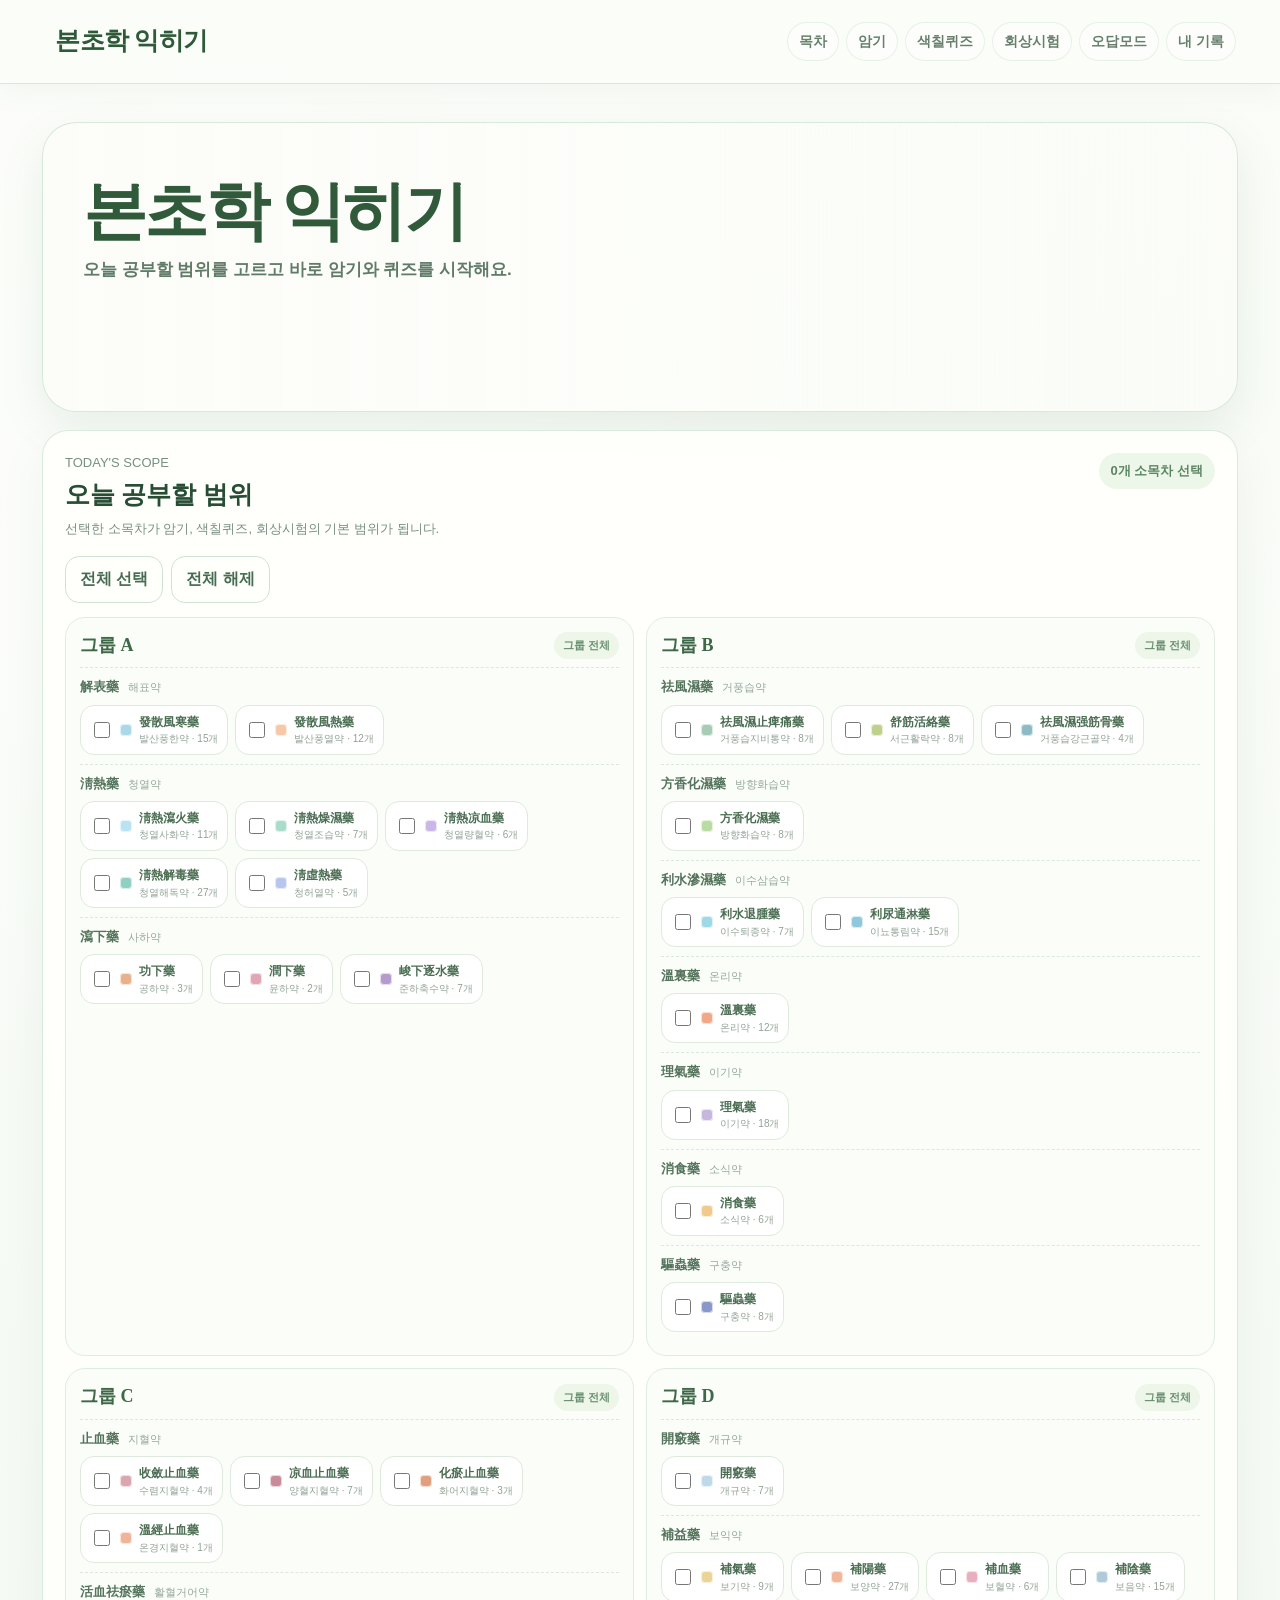
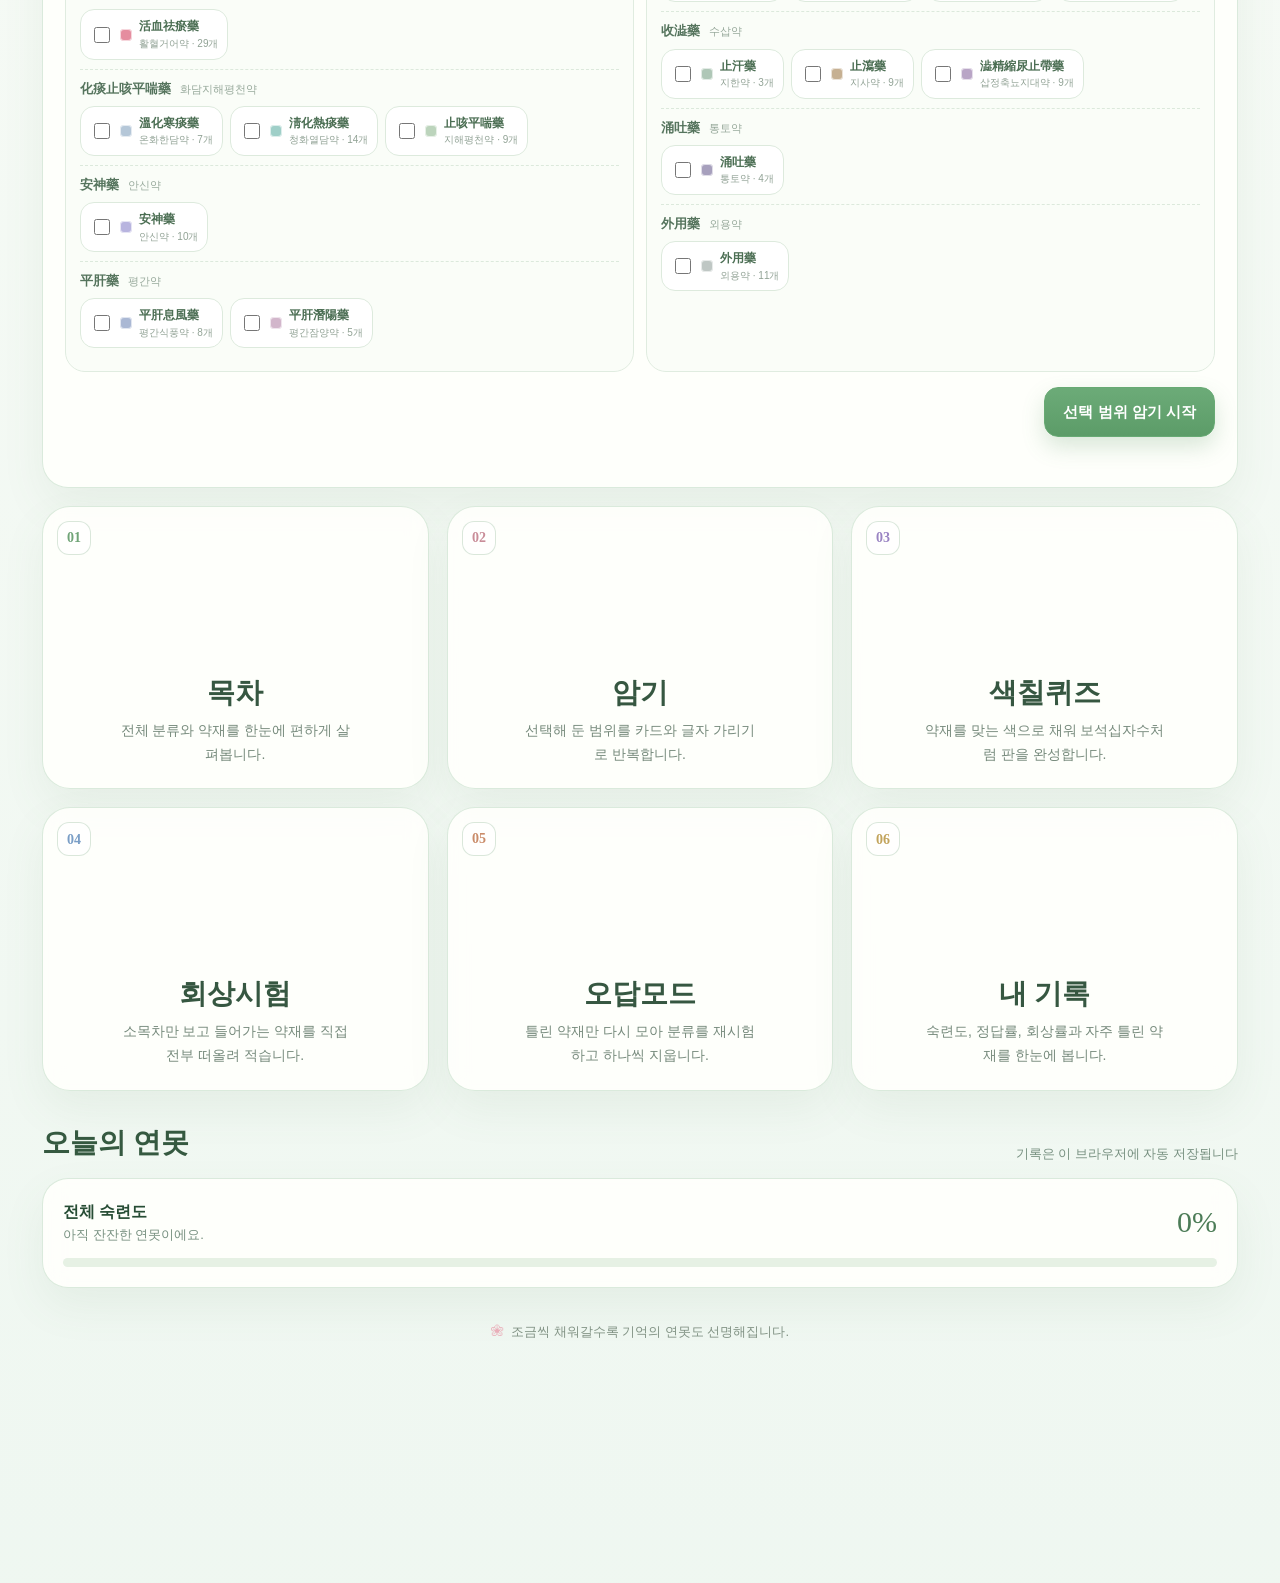
==== index.html @ 2c02f8ef "Add files via upload" ====
<!doctype html>
<html lang="ko">
<head>
  <meta charset="utf-8">
  <meta name="viewport" content="width=device-width,initial-scale=1">
  <title>본초학 익히기</title>
  <link rel="stylesheet" href="styles.css">
</head>
<body>
  <div id="nav"></div>
  <main class="wrap">
    <section class="hero">
      <span class="hero-fish" aria-hidden="true"></span>
      <h1>본초학 익히기</h1>
      <p>오늘 공부할 범위를 고르고 바로 암기와 퀴즈를 시작해요.</p>
    </section>

    <section class="memory-scope card" style="margin-top:18px">
      <div class="memory-scope-head">
        <div>
          <div class="small">TODAY'S SCOPE</div>
          <h3>오늘 공부할 범위</h3>
          <p class="small">선택한 소목차가 암기, 색칠퀴즈, 회상시험의 기본 범위가 됩니다.</p>
        </div>
        <div class="scope-count" id="scopeCount">0개 선택</div>
      </div>
      <div class="memory-scope-actions">
        <button class="btn" id="all" type="button">전체 선택</button>
        <button class="btn" id="none" type="button">전체 해제</button>
      </div>
      <div class="memory-scope-groups" id="scopeGroups"></div>
      <div class="memory-scope-start">
        <a class="btn primary big" href="memorize.html" id="startMemorize">선택 범위 암기 시작</a>
      </div>
      <div class="scope-error small" id="scopeError" aria-live="polite"></div>
    </section>

    <section class="menu-grid" style="margin-top:18px">
      <a class="menu-card" href="toc.html"><div class="num">01</div><strong>목차</strong><p>전체 분류와 약재를 한눈에 편하게 살펴봅니다.</p></a>
      <a class="menu-card" href="memorize.html"><div class="num">02</div><strong>암기</strong><p>선택해 둔 범위를 카드와 글자 가리기로 반복합니다.</p></a>
      <a class="menu-card" href="color-quiz.html"><div class="num">03</div><strong>색칠퀴즈</strong><p>약재를 맞는 색으로 채워 보석십자수처럼 판을 완성합니다.</p></a>
      <a class="menu-card" href="recall.html"><div class="num">04</div><strong>회상시험</strong><p>소목차만 보고 들어가는 약재를 직접 전부 떠올려 적습니다.</p></a>
      <a class="menu-card" href="review.html"><div class="num">05</div><strong>오답모드</strong><p>틀린 약재만 다시 모아 분류를 재시험하고 하나씩 지웁니다.</p></a>
      <a class="menu-card" href="records.html"><div class="num">06</div><strong>내 기록</strong><p>숙련도, 정답률, 회상률과 자주 틀린 약재를 한눈에 봅니다.</p></a>
    </section>

    <section class="section-title"><h2>오늘의 연못</h2><span class="small">기록은 이 브라우저에 자동 저장됩니다</span></section>
    <div class="card"><div style="display:flex;justify-content:space-between;gap:12px;align-items:center"><div><strong>전체 숙련도</strong><div class="small" id="pondMessage">아직 잔잔한 연못이에요.</div></div><span id="avg" class="stat" style="font-size:30px">0%</span></div><div class="progress-track" style="margin-top:12px"><div class="progress-bar" id="avgbar"></div></div></div>
    <p class="footer-note">조금씩 채워갈수록 기억의 연못도 선명해집니다.</p>
    <div id="mobile"></div>
  </main>
  <script src="data.js"></script><script src="common.js"></script>
  <script>
    document.getElementById('nav').innerHTML=nav('home');
    document.getElementById('mobile').innerHTML=mobileNav();
    const allLeaves=flattenSubcategories();
    let selected=new Set(getScope());
    const scopeGroups=document.getElementById('scopeGroups');
    function updateCount(){document.getElementById('scopeCount').textContent=`${selected.size}개 소목차 선택`}
    function renderPicker(){
      scopeGroups.innerHTML=HERB_DATA.map((g,gi)=>`<section class="memory-scope-group"><div class="memory-scope-group-head"><strong>${g.group}</strong><button class="scope-mini" type="button" data-group="${gi}">그룹 전체</button></div>${g.categories.map(c=>`<div class="memory-scope-category"><h4>${c.name} <small>${c.ko}</small></h4><div class="memory-scope-chips">${c.subcategories.map(s=>`<label class="scope-chip ${selected.has(s.name)?'on':''}" style="--sig:${s.color}"><input type="checkbox" data-name="${s.name}" ${selected.has(s.name)?'checked':''}><span class="swatch" style="background:${s.color}"></span><span><strong>${s.name}</strong><small>${s.ko} · ${s.herbs.length}개</small></span></label>`).join('')}</div></div>`).join('')}</section>`).join('');
      scopeGroups.querySelectorAll('input[type=checkbox]').forEach(x=>x.addEventListener('change',e=>{e.target.checked?selected.add(e.target.dataset.name):selected.delete(e.target.dataset.name);setScope([...selected]);e.target.closest('.scope-chip').classList.toggle('on',e.target.checked);updateCount()}));
      scopeGroups.querySelectorAll('.scope-mini').forEach(btn=>btn.addEventListener('click',()=>{const g=HERB_DATA[+btn.dataset.group];const names=g.categories.flatMap(c=>c.subcategories.map(s=>s.name));const allOn=names.every(n=>selected.has(n));names.forEach(n=>allOn?selected.delete(n):selected.add(n));setScope([...selected]);renderPicker()}));
      updateCount();
    }
    document.getElementById('all').onclick=()=>{selected=new Set(allLeaves.map(s=>s.name));setScope([...selected]);renderPicker()};
    document.getElementById('none').onclick=()=>{selected=new Set();setScope([]);renderPicker()};
    document.getElementById('startMemorize').addEventListener('click',e=>{if(!selected.size){e.preventDefault();document.getElementById('scopeError').textContent='먼저 공부할 소목차를 하나 이상 골라 주세요.'}});
    renderPicker();
    const a=avgProgress();document.getElementById('avg').textContent=a+'%';document.getElementById('avgbar').style.width=a+'%';document.getElementById('pondMessage').textContent=a<25?'아직 잔잔한 연못이에요.':a<60?'연잎 사이로 색이 조금씩 차오르고 있어요.':a<85?'분류 색이 제법 또렷해졌어요!':'거의 다 익었어요. 마지막까지 단단하게!';
  </script>
</body></html>
---- styles.css ----
:root{
  --bg:#edf8ef;--bg2:#f8fcf6;--paper:rgba(255,255,252,.88);--ink:#274d35;--ink2:#436b4e;
  --muted:#779080;--line:#d9eadb;--accent:#6fb47a;--accent2:#a9d6a4;--accent3:#d9efcf;
  --peach:#f7c0a9;--pink:#f6d4d8;--cream:#fff9e8;--shadow:0 18px 45px rgba(77,123,84,.11);
}
*{box-sizing:border-box}
html{scroll-behavior:smooth}
body{margin:0;color:var(--ink);font-family:-apple-system,BlinkMacSystemFont,"Apple SD Gothic Neo","Noto Sans KR",sans-serif;line-height:1.55;background:
  radial-gradient(circle at 8% 12%,rgba(184,224,192,.33),transparent 24%),
  radial-gradient(circle at 90% 8%,rgba(183,224,213,.28),transparent 22%),
  linear-gradient(180deg,#f4fbf2 0,#ebf7ef 46%,#f7fbf3 100%);min-height:100%;overflow-x:hidden}
body::before,body::after{content:"";position:fixed;z-index:-2;border-radius:50%;filter:blur(2px);opacity:.38;pointer-events:none}
body::before{width:420px;height:220px;left:-120px;top:190px;background:radial-gradient(ellipse at center,rgba(166,220,196,.42),rgba(166,220,196,0) 70%)}
body::after{width:520px;height:260px;right:-160px;bottom:60px;background:radial-gradient(ellipse at center,rgba(172,222,188,.4),rgba(172,222,188,0) 72%)}
a{color:inherit;text-decoration:none}button,input,textarea,select{font:inherit}

/* ambient pond objects */
.pond-ambience{position:fixed;inset:0;pointer-events:none;z-index:-1;overflow:hidden}
.pond-object{position:absolute;display:block;opacity:.56;filter:saturate(.88)}
.pond-object.lotus{background:url('assets/lotus.svg') center/contain no-repeat;width:132px;height:118px}
.pond-object.pad{background:url('assets/lilypad.svg') center/contain no-repeat;width:150px;height:105px}
.pond-object.fish{background:url('assets/fish.svg') center/contain no-repeat;width:118px;height:74px}
.pond-object.o1{left:-26px;top:118px;transform:rotate(-6deg)}.pond-object.o2{left:46px;top:206px;width:98px;height:68px;opacity:.34}
.pond-object.o3{right:26px;top:128px;transform:rotate(8deg)}.pond-object.o4{right:-25px;top:252px;width:180px;height:125px;opacity:.38}
.pond-object.o5{left:5%;bottom:5%;width:172px;height:121px;opacity:.32}.pond-object.o6{right:7%;bottom:10%;transform:scaleX(-1) rotate(-8deg);opacity:.42}
.pond-bubble{position:absolute;border-radius:50%;border:1px solid rgba(255,255,255,.82);background:rgba(255,255,255,.22);box-shadow:inset 0 0 12px rgba(255,255,255,.45)}

.site-header{position:sticky;top:0;z-index:20;background:rgba(246,252,245,.76);backdrop-filter:blur(16px);border-bottom:1px solid rgba(207,230,209,.85)}
.nav{max-width:1180px;margin:auto;padding:13px 22px;display:flex;gap:7px;align-items:center;flex-wrap:wrap}
.brand{font-weight:900;margin-right:auto;font-size:22px;letter-spacing:-.02em}.brand::before{content:"❧";margin-right:7px;color:#6cab74}
.nav a{padding:8px 11px;border-radius:999px;color:#67806d;font-weight:700;font-size:14px;transition:.18s}
.nav a.active,.nav a:hover{background:rgba(178,218,177,.33);color:#31583d}

.wrap{max-width:1180px;margin:0 auto;padding:34px 22px 72px;position:relative}
.hero{min-height:310px;padding:52px 38px 38px;margin-top:14px;position:relative;overflow:hidden;border-radius:34px;background:
  radial-gradient(circle at 78% 18%,rgba(255,255,255,.92),transparent 28%),
  linear-gradient(135deg,rgba(255,255,253,.88),rgba(229,247,231,.78));box-shadow:var(--shadow)}
.hero::before{content:"";position:absolute;right:110px;top:8px;width:170px;height:150px;background:url('assets/lotus.svg') center/contain no-repeat;opacity:.82}
.hero::after{content:"";position:absolute;right:20px;bottom:-8px;width:260px;height:180px;background:url('assets/lilypad.svg') center/contain no-repeat;opacity:.52;transform:rotate(-3deg)}
.hero-fish{position:absolute;right:280px;top:78px;width:145px;height:92px;background:url('assets/fish.svg') center/contain no-repeat;opacity:.78;transform:rotate(-6deg)}
.hero .eyebrow{font-size:12px;letter-spacing:.16em;color:#79a17d;font-weight:900}.hero h1{font-size:clamp(38px,6vw,66px);line-height:1.1;margin:8px 0 13px;font-family:"Batang","Nanum Myeongjo",Georgia,serif;font-weight:700;color:#315f3e;letter-spacing:-.04em;max-width:660px}
.hero p{max-width:680px;font-size:16px;color:#69806f;margin:0;position:relative;z-index:2}

.menu-grid{display:grid;grid-template-columns:repeat(3,1fr);gap:16px;margin-top:24px}
.menu-card{position:relative;overflow:hidden;background:rgba(255,255,252,.84);border:1px solid rgba(213,234,213,.95);border-radius:28px;padding:22px 22px 20px;min-height:155px;box-shadow:0 14px 34px rgba(77,123,84,.08);transition:.2s}
.menu-card:hover{transform:translateY(-3px);box-shadow:0 19px 38px rgba(77,123,84,.13)}
.menu-card::after{content:"";position:absolute;width:86px;height:62px;right:-9px;bottom:-2px;background:url('assets/lilypad.svg') center/contain no-repeat;opacity:.22}
.menu-card strong{font-size:21px;font-family:"Batang","Nanum Myeongjo",serif;color:#31583d}.menu-card p{color:#7c9182;font-size:13px;max-width:85%;margin:8px 0 0}
.menu-card .num{display:inline-flex;width:38px;height:38px;align-items:center;justify-content:center;border-radius:14px;background:#e7f4e4;color:#70a477;font-family:Georgia,serif;font-size:20px;margin-bottom:12px}
.menu-card:nth-child(2) .num{background:#f9e9eb;color:#c98d99}.menu-card:nth-child(3) .num{background:#efe8fb;color:#9a84c3}.menu-card:nth-child(4) .num{background:#e6f0fb;color:#7a9ec6}.menu-card:nth-child(5) .num{background:#fff0e5;color:#ca8c6a}.menu-card:nth-child(6) .num{background:#fff6d9;color:#c2a45c}

.section-title{display:flex;align-items:end;justify-content:space-between;gap:12px;margin:30px 0 14px}.section-title h2{margin:0;font-size:28px;font-family:"Batang","Nanum Myeongjo",serif;color:#31583d}.eyebrow{font-size:12px;letter-spacing:.13em;color:#80a485;font-weight:900}.small{font-size:13px;color:var(--muted)}
.card{background:var(--paper);border:1px solid rgba(214,233,215,.92);border-radius:26px;padding:20px;box-shadow:var(--shadow);backdrop-filter:blur(7px)}
.card::selection{background:#dcefd9}
.group{margin:18px 0 24px}.group>h2{font-size:27px;margin:0 0 12px;font-family:"Batang","Nanum Myeongjo",serif;color:#315f3e}.category{border-top:1px dashed #d6e9d7;padding:15px 0}.category:first-of-type{border-top:0}.category h3{margin:0 0 10px;font-size:18px;color:#4d7258}.sub-list{display:grid;grid-template-columns:repeat(2,minmax(0,1fr));gap:10px}.sub-row{display:flex;align-items:center;gap:10px;border:1px solid #deecde;background:rgba(255,255,255,.8);border-radius:16px;padding:11px 13px;transition:.15s}.sub-row:hover{background:#fff;transform:translateY(-1px)}.sub-row input{width:18px;height:18px;accent-color:#77b681}.swatch{width:17px;height:17px;border-radius:6px;flex:0 0 auto;box-shadow:inset 0 0 0 1px rgba(255,255,255,.65)}.sub-name{font-weight:700}.sub-ko{color:var(--muted);font-size:12px;margin-left:auto}
.toolbar{display:flex;gap:10px;flex-wrap:wrap;margin:14px 0}.btn{border:1px solid #cfe2d0;background:rgba(255,255,252,.92);color:#466c51;border-radius:14px;padding:10px 14px;font-weight:800;cursor:pointer;transition:.16s}.btn:hover{transform:translateY(-1px);background:#fff}.btn.primary{background:linear-gradient(180deg,#79b885,#68aa74);color:#fff;border-color:#68aa74;box-shadow:0 8px 18px rgba(94,158,104,.18)}.btn.ghost{background:transparent}.btn:disabled{opacity:.45;cursor:not-allowed}
.progress-track{height:9px;background:#e6f1e4;border-radius:99px;overflow:hidden}.progress-bar{height:100%;background:linear-gradient(90deg,#a8d39f,#6bb178);width:0;border-radius:99px}
.notice{padding:13px 15px;border:1px solid #d9ead8;background:rgba(238,248,236,.84);border-radius:16px;color:#5f7c66}.notice::before{content:"❧";margin-right:8px;color:#78ac7d}

/* memorize */
.study-mode-tabs{display:flex;gap:10px;flex-wrap:wrap;margin:12px 0 16px}.memorize-layout{display:grid;grid-template-columns:300px 1fr;gap:18px}.side-list{max-height:72vh;overflow:auto}.side-item{padding:11px;border-radius:14px;cursor:pointer;border:1px solid transparent}.side-item:hover,.side-item.active{background:#eef7ec;border-color:#dcebdc}.memory-card{min-height:390px;display:flex;flex-direction:column;justify-content:center;align-items:center;text-align:center;position:relative;overflow:hidden}.memory-card::before{content:"";position:absolute;left:-20px;bottom:-10px;width:120px;height:82px;background:url('assets/lilypad.svg') center/contain no-repeat;opacity:.25}.memory-card::after{content:"";position:absolute;right:10px;top:16px;width:82px;height:52px;background:url('assets/fish.svg') center/contain no-repeat;opacity:.42;transform:scaleX(-1)}.memory-card .herb{font-size:clamp(36px,8vw,70px);font-family:"Batang","Nanum Myeongjo",serif;color:#315c3d}.memory-card .path{margin-top:18px;color:#72877a}.memory-actions{display:flex;gap:10px;justify-content:center;flex-wrap:wrap;margin-top:16px}
.mask-study-card{min-height:420px}.mask-head{display:flex;justify-content:space-between;gap:16px;align-items:flex-start}.mask-head h3{margin:4px 0;font-size:27px;font-family:"Batang",serif}.mask-controls{display:flex;gap:6px;flex-wrap:wrap}.mask-herb-grid{display:grid;grid-template-columns:repeat(2,minmax(0,1fr));gap:10px;margin-top:18px}.mask-herb{min-height:62px;border:1px solid #dbe9da;background:#fbfef9;border-radius:16px;padding:11px;text-align:left;color:#41674c;cursor:pointer}.mask-herb.peek{background:#eff8ec}.mask-num{display:inline-flex;min-width:28px;color:#9ab39f;font-size:12px}.mask-text{font-weight:800}.mask-foot{display:flex;gap:10px;justify-content:flex-end;margin-top:16px}.legend-gem{display:inline-block;width:18px;height:18px;border-radius:7px;background:var(--gem);margin-right:7px;vertical-align:-2px}

/* quiz / jewel mosaic */
.quiz-top{display:flex;justify-content:space-between;align-items:center;gap:14px;flex-wrap:wrap}.legend{display:flex;gap:8px;flex-wrap:wrap}.legend button{border:1px solid #d9e8d8;border-radius:15px;padding:9px 11px;cursor:pointer;background:#fff;color:#54715c;font-weight:800;box-shadow:0 5px 13px rgba(83,123,87,.05)}.legend button.selected{outline:3px solid rgba(99,163,107,.18);transform:translateY(-1px)}
.mosaic{display:grid;grid-template-columns:repeat(auto-fit,minmax(92px,1fr));gap:7px;margin-top:18px;padding:14px;border-radius:22px;background:linear-gradient(180deg,#f4fbf2,#edf7ef);border:1px solid #dcebdc;box-shadow:inset 0 0 28px rgba(126,179,132,.09)}
.tile{position:relative;min-height:88px;border:1px solid #dfeadf;background:linear-gradient(145deg,#fff,#f5faf3);border-radius:14px;display:flex;align-items:center;justify-content:center;text-align:center;padding:8px;font-weight:800;color:#5f7665;cursor:pointer;transition:.16s;box-shadow:inset 3px 3px 8px rgba(255,255,255,.9),inset -3px -3px 8px rgba(118,159,122,.08),0 4px 10px rgba(80,125,87,.05)}
.tile::after{content:"";position:absolute;inset:7px;border-radius:10px;border-top:1px solid rgba(255,255,255,.7);pointer-events:none}.tile.correct{outline:3px solid rgba(72,137,81,.12);color:#fff;text-shadow:0 1px 2px rgba(50,80,55,.2);box-shadow:inset 7px 7px 13px rgba(255,255,255,.2),inset -6px -6px 12px rgba(58,105,68,.14),0 6px 14px rgba(58,105,68,.14)}.tile.wrong{animation:wobble .36s ease;outline:3px solid rgba(217,123,116,.25)}@keyframes wobble{25%{transform:translateX(-4px)}50%{transform:translateX(4px)}75%{transform:translateX(-2px)}}

/* recall */
.recall-select{display:flex;gap:10px;flex-wrap:wrap}.recall-box textarea{width:100%;min-height:220px;border:1px solid #d8e8d7;border-radius:18px;padding:15px;background:rgba(255,255,255,.9);color:#385a43;outline:none}.recall-box textarea:focus{border-color:#9cc9a2;box-shadow:0 0 0 4px rgba(145,194,151,.12)}.result-grid{display:grid;grid-template-columns:1fr 1fr;gap:14px;margin-top:14px}.tag-wrap{display:flex;flex-wrap:wrap;gap:8px}.tag{background:#eef5ea;border-radius:999px;padding:6px 10px;font-size:13px;color:#587160}.tag.miss{background:#fbe8e5;color:#9a625b}.tag.hit{background:#e3f3e3;color:#4b7653}

/* records / review */
.record-grid{display:grid;grid-template-columns:repeat(3,1fr);gap:14px}.stat{font-size:35px;font-family:Georgia,serif;color:#4c7c57}.record-list{margin-top:18px}.record-row{display:grid;grid-template-columns:minmax(180px,1fr) 2fr 70px;gap:12px;align-items:center;padding:11px 0;border-bottom:1px solid #e8f0e7}.record-row:last-child{border-bottom:0}
.review-layout{display:grid;grid-template-columns:270px 1fr;gap:18px}.review-list{max-height:68vh;overflow:auto}.review-herb{display:flex;justify-content:space-between;gap:10px;padding:10px;border-radius:13px}.review-herb.active{background:#eef7ec}.review-card{min-height:380px;text-align:center;display:flex;flex-direction:column;justify-content:center;align-items:center;position:relative;overflow:hidden}.review-card::after{content:"";position:absolute;right:18px;bottom:12px;width:95px;height:62px;background:url('assets/fish.svg') center/contain no-repeat;opacity:.38}.review-word{font-size:clamp(42px,8vw,74px);font-family:"Batang",serif;color:#315d3d}.review-options{display:grid;grid-template-columns:repeat(2,minmax(0,1fr));gap:10px;width:min(680px,100%);margin-top:22px}.review-option{border:1px solid #d7e8d8;border-radius:16px;background:#fff;padding:13px;font-weight:800;color:#4f7058;cursor:pointer}.review-option.good{background:#e4f4e3;border-color:#99c9a0}.review-option.bad{background:#fbe7e4;border-color:#e9b3ad}
.empty-state{text-align:center;padding:50px 20px}.empty-state .pond-icon{width:120px;height:90px;margin:0 auto 8px;background:url('assets/lotus.svg') center/contain no-repeat;opacity:.75}.empty-state h3{font-family:"Batang",serif;font-size:25px;margin:5px 0}.empty-state p{color:#7d9182}
.footer-note{margin-top:34px;color:#819284;font-size:13px;text-align:center}.footer-note::before{content:"❀";margin-right:7px;color:#e9aeb9}
.mobile-nav{display:none}

@media(max-width:900px){.menu-grid{grid-template-columns:repeat(2,1fr)}.memorize-layout,.review-layout{grid-template-columns:1fr}.side-list,.review-list{max-height:none}.sub-list{grid-template-columns:1fr}.record-grid{grid-template-columns:1fr}.record-row{grid-template-columns:1fr}.result-grid{grid-template-columns:1fr}.hero{padding:42px 28px}.hero::before{right:30px;opacity:.52}.hero-fish{right:150px;top:115px;opacity:.48}.mask-herb-grid{grid-template-columns:1fr}}
@media(max-width:560px){.nav a:not(.brand){display:none}.menu-grid{grid-template-columns:1fr}.wrap{padding:22px 14px 58px}.hero{min-height:360px;padding:34px 22px}.hero h1{font-size:44px;max-width:90%}.hero p{max-width:88%;font-size:14px}.hero::before{right:-15px;top:3px;width:130px}.hero::after{right:-45px;width:220px;opacity:.42}.hero-fish{right:20px;top:180px;width:118px;opacity:.52}.mobile-nav{display:grid;grid-template-columns:repeat(6,1fr);position:sticky;bottom:8px;z-index:25;background:rgba(255,255,252,.94);border:1px solid #d8e8d8;border-radius:18px;box-shadow:var(--shadow);overflow:hidden;backdrop-filter:blur(12px)}.mobile-nav a{font-size:10px;text-align:center;padding:11px 3px;color:#5a775f;font-weight:800}.mosaic{grid-template-columns:repeat(3,1fr);padding:8px}.tile{min-height:78px;font-size:12px}.review-options{grid-template-columns:1fr}.pond-object.o1,.pond-object.o3{opacity:.26}}

/* v2 jewel board */
.gem-shell{background:rgba(255,255,252,.88);border:1px solid #d8ead8;border-radius:28px;padding:20px;box-shadow:var(--shadow);backdrop-filter:blur(7px)}
.gem-toolbar{display:flex;justify-content:space-between;align-items:center;gap:16px;flex-wrap:wrap}.current-paint{display:flex;align-items:center;gap:10px;margin-top:5px}.current-paint small{display:block;color:#8aa08f}.paint-gem,.legend-gem{display:inline-block;width:28px;height:28px;background:var(--gem);clip-path:polygon(24% 5%,76% 5%,96% 32%,86% 78%,50% 98%,14% 78%,4% 32%);box-shadow:inset 6px 5px 0 rgba(255,255,255,.22),inset -5px -5px 0 rgba(56,91,61,.1)}
.legend-gem{width:18px;height:18px}.gem-score-wrap{min-width:180px;text-align:right}.gem-progress{width:180px;height:8px;border-radius:99px;background:#e7f2e6;overflow:hidden;margin-top:7px}.gem-progress span{display:block;height:100%;width:0;background:linear-gradient(90deg,#a8d8a3,#67ad73);border-radius:99px;transition:width .2s}
.gem-legend{display:flex;gap:8px;flex-wrap:wrap;margin:18px 0 12px}.gem-legend-btn{display:flex;align-items:center;gap:7px;border:1px solid #dcebdc;background:#fff;border-radius:16px;padding:8px 10px;color:#55735d;font-weight:800;cursor:pointer}.gem-legend-btn.selected{box-shadow:0 0 0 3px rgba(105,172,116,.16);transform:translateY(-1px)}
.gem-board-wrap{padding:12px;border-radius:24px;background:linear-gradient(180deg,#edf7ee,#e7f3e9);border:1px solid #dceadc;overflow:hidden}.gem-board{display:grid;grid-template-columns:repeat(6,minmax(0,1fr));gap:5px;transition:.22s}.gem-board.complete{animation:board-pop .45s ease}@keyframes board-pop{50%{transform:scale(1.012)}}
.gem-tile{position:relative;min-height:82px;border:1px solid #dbe7db;background:linear-gradient(145deg,#fff,#f3f8f2);border-radius:13px;color:#5e7764;font-weight:800;cursor:pointer;padding:6px;transition:transform .14s,box-shadow .16s,background .16s;box-shadow:inset 3px 3px 7px rgba(255,255,255,.95),inset -3px -3px 8px rgba(107,148,111,.08)}
.gem-tile::before{content:"";position:absolute;inset:7px;clip-path:polygon(24% 5%,76% 5%,96% 32%,86% 78%,50% 98%,14% 78%,4% 32%);background:rgba(255,255,255,.42);opacity:.55;pointer-events:none}.gem-tile .gem-label{position:relative;z-index:2}.gem-tile.filled{background:var(--gem);color:#fff;text-shadow:0 1px 2px rgba(36,69,42,.24);box-shadow:inset 8px 7px 0 rgba(255,255,255,.19),inset -8px -8px 0 rgba(46,86,54,.11),0 5px 12px rgba(60,106,68,.12)}.gem-tile.filled::before{background:rgba(255,255,255,.16);opacity:1}.gem-tile.wrong{animation:wobble .36s ease;box-shadow:0 0 0 3px rgba(219,126,118,.22)}.gem-help{text-align:center;margin-top:14px;color:#829486}
@media(max-width:760px){.gem-board{grid-template-columns:repeat(4,minmax(0,1fr))}.gem-tile{min-height:74px;font-size:12px}}
@media(max-width:430px){.gem-board{grid-template-columns:repeat(3,minmax(0,1fr))}.gem-score-wrap,.gem-progress{width:100%;min-width:0}.gem-score-wrap{text-align:left}}

.group-head{display:flex;align-items:center;justify-content:space-between;gap:12px;margin-bottom:8px}.group-head h2{margin:0!important}.group-select{padding:9px 13px;font-size:13px;white-space:nowrap}.empty-scope{text-align:center;padding:42px 24px!important;max-width:680px;margin:18px auto}.empty-scope img{width:92px;height:92px;object-fit:contain;opacity:.9;margin-bottom:8px}.empty-scope h3{margin:6px 0 8px;color:#315f3e;font-size:22px}.empty-scope .btn{margin-top:12px}.sub-name{letter-spacing:-.01em}
@media(max-width:560px){.group-head{align-items:flex-start}.group-select{padding:8px 10px;font-size:12px}.sub-list{grid-template-columns:1fr}.sub-ko{font-size:11px}}

/* v4: compact contents overview */
.toc-title{align-items:center}.toc-title p{margin:7px 0 0;max-width:680px}.toc-overview{display:grid;grid-template-columns:repeat(2,minmax(0,1fr));gap:18px;align-items:start}.toc-group{margin:0;padding:18px}.toc-group-head{display:flex;align-items:center;justify-content:space-between;padding-bottom:12px;border-bottom:1px solid #e2eee1}.toc-group-head>div{display:flex;align-items:center;gap:10px}.toc-group-head h2{margin:0;font-family:"Batang","Nanum Myeongjo",serif;font-size:23px}.toc-group-no{display:inline-flex;width:31px;height:31px;border-radius:50%;align-items:center;justify-content:center;background:#e6f3e3;color:#5f9369;font-family:Georgia,serif;font-weight:800}.toc-group-progress{font-size:12px;color:#73927a;background:#f0f7ed;padding:5px 9px;border-radius:999px}.toc-categories{display:grid;gap:11px;margin-top:13px}.toc-category{padding:12px 0 0;border-top:1px dashed #dfeadf}.toc-category:first-child{padding-top:0;border-top:0}.toc-category h3{margin:0 0 8px;font-size:16px;color:#436c4d}.toc-category h3 small{font-weight:500;color:#91a394;margin-left:5px}.toc-subs{display:grid;gap:7px}.toc-sub{border-left:4px solid var(--sig);padding:7px 9px;background:rgba(251,254,249,.76);border-radius:0 12px 12px 0}.toc-sub-title{display:flex;align-items:center;gap:7px;min-width:0}.toc-sub-title .swatch{width:12px;height:12px;border-radius:4px}.toc-sub-title strong{font-size:13px}.toc-sub-title span:not(.swatch){font-size:11px;color:#8da08f}.toc-sub-title em{margin-left:auto;font-style:normal;font-size:10px;color:#9aaca0}.toc-sub p{margin:4px 0 0 19px;font-size:11px;line-height:1.55;color:#718579;word-break:keep-all}

/* v4: memorize scope selection lives inside memorize */
.memory-scope{padding:22px 22px 24px;position:relative;overflow:hidden}.memory-scope::after{content:"";position:absolute;right:-15px;top:-16px;width:115px;height:95px;background:url('assets/lotus.svg') center/contain no-repeat;opacity:.18;pointer-events:none}.memory-scope-head{display:flex;align-items:flex-start;justify-content:space-between;gap:16px}.memory-scope-head h3{font-family:"Batang","Nanum Myeongjo",serif;font-size:25px;margin:3px 0 4px}.memory-scope-head p{margin:0}.scope-count{background:#edf7e9;border-radius:999px;padding:8px 12px;font-size:13px;font-weight:800;color:#5b8563;white-space:nowrap}.memory-scope-actions{display:flex;gap:8px;margin:17px 0 14px}.memory-scope-groups{display:grid;grid-template-columns:repeat(2,minmax(0,1fr));gap:12px}.memory-scope-group{background:rgba(249,253,247,.82);border:1px solid #e0ece0;border-radius:20px;padding:14px}.memory-scope-group-head{display:flex;justify-content:space-between;align-items:center;margin-bottom:8px}.memory-scope-group-head>strong{font-family:"Batang",serif;font-size:18px;color:#3f6849}.scope-mini{border:0;background:#edf6e9;color:#699070;border-radius:999px;padding:5px 9px;font-size:11px;cursor:pointer;font-weight:800}.memory-scope-category{padding:9px 0;border-top:1px dashed #dce9dc}.memory-scope-category:first-of-type{border-top:0}.memory-scope-category h4{margin:0 0 7px;font-size:13px;color:#55745d}.memory-scope-category h4 small{font-weight:500;color:#96a89a;margin-left:5px}.memory-scope-chips{display:flex;flex-wrap:wrap;gap:7px}.scope-chip{display:flex;align-items:center;gap:7px;border:1px solid #ddeadd;background:#fff;border-radius:14px;padding:7px 9px;cursor:pointer;transition:.16s;min-width:0}.scope-chip:hover{transform:translateY(-1px)}.scope-chip.on{background:color-mix(in srgb,var(--sig) 10%,white);border-color:color-mix(in srgb,var(--sig) 35%,#ddeadd);box-shadow:0 0 0 2px color-mix(in srgb,var(--sig) 9%,transparent)}.scope-chip input{width:16px;height:16px;accent-color:#72ad79}.scope-chip .swatch{width:12px;height:12px;border-radius:4px}.scope-chip span:last-child{display:flex;flex-direction:column;min-width:0}.scope-chip strong{font-size:12px;color:#4b6e53}.scope-chip small{font-size:10px;color:#91a295}.shuffle-option{display:flex;align-items:center;gap:11px;margin-top:16px;padding:13px 14px;background:linear-gradient(90deg,#eef8eb,#f8fcf5);border:1px solid #dcebd9;border-radius:18px;cursor:pointer}.shuffle-option input{width:19px;height:19px;accent-color:#6dac77}.shuffle-check{display:inline-flex;width:35px;height:35px;border-radius:50%;align-items:center;justify-content:center;background:#dff0da;color:#63916b;font-size:20px;font-weight:800}.shuffle-option>span:last-child{display:flex;flex-direction:column}.shuffle-option strong{font-size:14px;color:#416b4c}.shuffle-option small{font-size:11px;color:#839786;margin-top:2px}.memory-scope-start{display:flex;justify-content:flex-end;margin-top:15px}.btn.big{padding:12px 18px;font-size:15px}.scope-error{text-align:right;color:#b56d63;min-height:20px;margin-top:6px}.study-topline{display:flex;align-items:center;justify-content:space-between;gap:12px;flex-wrap:wrap}.study-scope-summary{display:flex;align-items:center;gap:9px;color:#738a79;font-size:12px}.shuffle-side-note{text-align:center;padding:18px 10px}.shuffle-side-note .shuffle-orbit{display:flex;width:48px;height:48px;border-radius:50%;align-items:center;justify-content:center;margin:0 auto 10px;background:#e6f4e2;color:#69a373;font-size:27px}.shuffle-side-note strong{font-family:"Batang",serif;font-size:20px}.shuffle-side-note p{font-size:12px;color:#849887}

@media(max-width:900px){.toc-overview,.memory-scope-groups{grid-template-columns:1fr}.toc-group{padding:16px}.study-topline{align-items:flex-start}}
@media(max-width:560px){.toc-title{align-items:flex-start;flex-direction:column}.toc-sub-title{flex-wrap:wrap}.toc-sub-title em{margin-left:0}.memory-scope{padding:17px}.memory-scope-head{flex-direction:column}.memory-scope-chips{display:grid;grid-template-columns:1fr}.scope-chip{width:100%}.memory-scope-start .btn{width:100%}.study-scope-summary{width:100%;justify-content:space-between}}

/* ===== pond artwork theme: uses the generated reference image itself ===== */
body{
  background-color:#eef8ef;
  background-image:
    linear-gradient(rgba(246,252,246,.80),rgba(240,249,242,.84)),
    url('assets/pond-background.svg');
  background-size:cover,cover;
  background-position:center top,center top;
  background-attachment:fixed,fixed;
}
body::before,body::after{display:none}
.pond-ambience{display:none}

.site-header{
  background:rgba(249,253,248,.78);
  border-bottom:1px solid rgba(188,217,191,.55);
  box-shadow:0 8px 28px rgba(75,115,82,.05);
}
.nav{max-width:1240px;padding:14px 24px}
.brand{font-family:"Batang","Nanum Myeongjo",Georgia,serif;font-size:24px;color:#315c3a}
.nav a:not(.brand){background:rgba(255,255,255,.40);border:1px solid rgba(205,229,207,.45)}
.nav a.active,.nav a:hover{background:rgba(179,220,181,.45);border-color:rgba(151,198,157,.6)}

.wrap{max-width:1240px;padding-top:26px}
.card,.menu-card,.memory-scope,.toc-group,.memory-card,.mask-study-card,.review-card,.record-card{
  background:rgba(255,255,251,.84)!important;
  border:1px solid rgba(213,233,214,.72)!important;
  box-shadow:0 18px 45px rgba(75,120,82,.10)!important;
  backdrop-filter:blur(12px) saturate(.96);
}

.hero.hero-image-theme{
  min-height:360px;
  padding:58px 42px 42px;
  background:rgba(255,255,255,.50);
  border:1px solid rgba(211,232,212,.68);
  box-shadow:0 20px 52px rgba(73,120,80,.11);
  isolation:isolate;
}
.hero.hero-image-theme::before,
.hero.hero-image-theme::after{display:none}
.hero-reference-image{
  position:absolute;
  inset:0;
  width:100%;
  height:100%;
  object-fit:cover;
  object-position:center 6%;
  z-index:-2;
  opacity:.64;
  filter:saturate(.88) brightness(1.05);
}
.hero.hero-image-theme:after{
  content:"";
  display:block;
  position:absolute;
  inset:0;
  z-index:-1;
  background:linear-gradient(90deg,rgba(250,253,247,.98) 0%,rgba(250,253,247,.91) 37%,rgba(250,253,247,.42) 66%,rgba(250,253,247,.12) 100%);
}
.hero-fish{display:none}
.hero h1{font-size:clamp(42px,6vw,66px);color:#315c3a;text-shadow:0 1px 0 rgba(255,255,255,.8)}
.hero p{font-size:17px;color:#557060;font-weight:650}

.memory-scope{position:relative;overflow:hidden}
.memory-scope::after{
  content:"";
  position:absolute;
  width:310px;height:190px;
  right:-42px;bottom:-55px;
  background:url('assets/pond-background.svg') 96% 92%/920px auto no-repeat;
  opacity:.19;
  pointer-events:none;
  -webkit-mask-image:linear-gradient(120deg,transparent 4%,#000 42%);
  mask-image:linear-gradient(120deg,transparent 4%,#000 42%);
}
.memory-scope>*{position:relative;z-index:1}

.menu-grid{gap:18px}
.menu-card{min-height:170px;padding:24px;border-radius:26px!important}
.menu-card::after{
  width:120px;height:84px;right:-12px;bottom:-9px;
  background-image:url('assets/pond-background.svg');
  background-size:760px auto;
  background-position:95% 89%;
  opacity:.14;
  border-radius:40px;
}
.menu-card strong{font-size:22px;color:#365d40}
.menu-card p{font-size:14px;line-height:1.6;color:#738b79}
.menu-card .num{box-shadow:inset 0 0 0 1px rgba(255,255,255,.72)}

.section-title h2,.group>h2,.mask-head h3{color:#355e40}
.btn.primary{background:linear-gradient(180deg,#6cab78,#5c9c68);box-shadow:0 10px 22px rgba(88,146,97,.22)}
.scope-chip.on{box-shadow:0 0 0 2px color-mix(in srgb,var(--sig) 48%,white),0 8px 18px rgba(78,122,84,.08)}

/* make the actual generated pond artwork gently reappear on interior pages */
main.wrap::before{
  content:"";
  position:fixed;
  pointer-events:none;
  z-index:-1;
  width:min(520px,44vw);
  height:310px;
  right:-50px;
  bottom:-25px;
  background:url('assets/pond-background.svg') 94% 92%/1180px auto no-repeat;
  opacity:.20;
  filter:saturate(.84);
  -webkit-mask-image:radial-gradient(ellipse at center,#000 35%,transparent 76%);
  mask-image:radial-gradient(ellipse at center,#000 35%,transparent 76%);
}

/* jewel board: softer pond-glass treatment */
.jewel-board,.mosaic-board{
  background:rgba(250,253,247,.80)!important;
  border-color:rgba(200,225,202,.75)!important;
  box-shadow:inset 0 0 0 1px rgba(255,255,255,.72),0 16px 32px rgba(76,121,82,.08)!important;
}

@media(max-width:760px){
  body{background-size:auto 900px,auto 900px;background-position:center top,center top}
  .hero.hero-image-theme{min-height:300px;padding:40px 24px}
  .hero-reference-image{object-position:64% 8%;opacity:.52}
  .hero.hero-image-theme:after{background:linear-gradient(90deg,rgba(250,253,247,.97) 0%,rgba(250,253,247,.86) 58%,rgba(250,253,247,.28) 100%)}
  main.wrap::before{width:320px;height:220px;opacity:.15}
}

/* ===== v5: landscape palettes + lily-pad coloring board ===== */
.color-theme-banner{--theme-a:#dfeee4;--theme-b:#eef7f0;position:relative;overflow:hidden;display:flex;align-items:center;justify-content:space-between;gap:18px;margin:14px 0 10px;padding:15px 18px;border-radius:22px;background:linear-gradient(120deg,color-mix(in srgb,var(--theme-a) 46%,white),color-mix(in srgb,var(--theme-b) 54%,white));border:1px solid rgba(255,255,255,.76);box-shadow:inset 0 0 0 1px rgba(186,216,190,.28)}
.color-theme-banner::after{content:"";position:absolute;right:-15px;bottom:-34px;width:145px;height:102px;background:url('assets/lilypad.svg') center/contain no-repeat;opacity:.16;pointer-events:none}
.color-theme-banner>div{position:relative;z-index:1}.color-theme-banner .theme-name{font-family:"Batang","Nanum Myeongjo",serif;font-size:20px;font-weight:800;color:#3e6650}.color-theme-banner .theme-desc{display:block;margin-top:2px;font-size:12px;color:#78907f}.theme-dots{display:flex;align-items:center;gap:5px;position:relative;z-index:1}.theme-dots i{display:block;width:20px;height:20px;border-radius:50%;background:var(--dot);box-shadow:inset 0 0 0 2px rgba(255,255,255,.58)}
.gem-shell{background:rgba(255,255,252,.88)}
.gem-legend{display:grid;gap:10px;margin:14px 0}.palette-group{--theme-a:#dfeee4;--theme-b:#eef7f0;border-radius:19px;padding:10px 11px;background:linear-gradient(110deg,color-mix(in srgb,var(--theme-a) 17%,white),rgba(255,255,255,.78));border:1px solid color-mix(in srgb,var(--theme-a) 26%,#e3eee3)}.palette-group-head{display:flex;align-items:center;justify-content:space-between;gap:8px;margin-bottom:7px}.palette-group-head strong{font-size:12px;color:#567660}.palette-group-head span{font-size:10px;color:#93a597}.palette-buttons{display:flex;gap:7px;flex-wrap:wrap}
.gem-legend-btn{border:0!important;background:rgba(255,255,255,.76)!important;border-radius:999px!important;padding:7px 10px!important;box-shadow:inset 0 0 0 1px rgba(190,211,192,.42);transition:.18s}.gem-legend-btn.selected{box-shadow:0 0 0 3px color-mix(in srgb,var(--gem) 28%,transparent),inset 0 0 0 1px color-mix(in srgb,var(--gem) 65%,white)!important;background:#fff!important}.legend-gem,.paint-gem{clip-path:none!important;border-radius:50% 48% 52% 45% / 50% 53% 47% 50%;background:var(--gem)!important;box-shadow:inset 0 0 0 2px rgba(255,255,255,.55),0 2px 5px rgba(68,104,76,.08)!important;transform:rotate(-12deg)}.legend-gem::after,.paint-gem::after{content:"";display:block;width:42%;height:1px;background:rgba(77,116,85,.20);position:relative;left:42%;top:52%;transform:rotate(-31deg);transform-origin:left center}
.gem-board-wrap{--theme-a:#dceee3;--theme-b:#eef8ef;position:relative;padding:18px 14px 17px;border:0!important;border-radius:28px!important;background:linear-gradient(145deg,color-mix(in srgb,var(--theme-a) 18%,#f8fcf8),color-mix(in srgb,var(--theme-b) 30%,#f9fcf7))!important;box-shadow:inset 0 0 0 1px rgba(192,221,196,.48),inset 0 18px 38px rgba(255,255,255,.52)!important;overflow:hidden}
.gem-board-wrap::before,.gem-board-wrap::after{content:"";position:absolute;border-radius:50%;pointer-events:none;opacity:.25;background:radial-gradient(circle,rgba(255,255,255,.62) 0 18%,transparent 20%),radial-gradient(circle at 70% 40%,color-mix(in srgb,var(--theme-a) 30%,transparent),transparent 65%)}.gem-board-wrap::before{width:230px;height:100px;left:-55px;bottom:-35px}.gem-board-wrap::after{width:260px;height:110px;right:-70px;top:-42px}
.gem-board{position:relative;z-index:1;grid-template-columns:repeat(6,minmax(0,1fr));gap:7px 5px}
.gem-tile{--leaf:#fbfdf9;position:relative;isolation:isolate;min-height:84px;border:0!important;background:transparent!important;border-radius:0!important;color:#526d59;font-weight:850;padding:8px 5px;box-shadow:none!important;transition:transform .15s,filter .15s;overflow:visible}.gem-tile::before{content:"";position:absolute;z-index:-2;inset:4px 3px 4px 3px;clip-path:none!important;border-radius:51% 49% 48% 52% / 47% 53% 47% 53%;background:linear-gradient(145deg,rgba(255,255,255,.84),var(--leaf))!important;box-shadow:inset 0 0 0 1px rgba(150,188,157,.22),inset 7px 7px 14px rgba(255,255,255,.66),0 3px 8px rgba(87,129,95,.07);opacity:1!important;transform:rotate(-2deg)}
.gem-tile::after{content:"";position:absolute;z-index:-1;left:51%;top:49%;width:34%;height:1px;background:rgba(91,139,103,.16);transform:rotate(-34deg);transform-origin:left center;box-shadow:8px -3px 0 -0.2px rgba(91,139,103,.10),13px 3px 0 -0.2px rgba(91,139,103,.08);pointer-events:none}
.gem-tile:nth-child(3n+1)::before{transform:rotate(2.2deg);border-radius:49% 51% 52% 48% / 52% 46% 54% 48%}.gem-tile:nth-child(4n+2)::before{transform:rotate(-3.2deg);border-radius:53% 47% 50% 50% / 48% 54% 46% 52%}.gem-tile:nth-child(5n+3)::before{transform:rotate(1deg);border-radius:48% 52% 47% 53% / 51% 49% 54% 46%}
.gem-tile:not(:disabled):hover{transform:translateY(-2px) scale(1.015)}.gem-tile.filled{--leaf:color-mix(in srgb,var(--gem) 83%,white);color:color-mix(in srgb,var(--gem) 42%,#2f4f39)!important;text-shadow:0 1px 0 rgba(255,255,255,.6)!important;filter:saturate(.92)}.gem-tile.filled::before{background:linear-gradient(145deg,color-mix(in srgb,var(--gem) 62%,white),color-mix(in srgb,var(--gem) 89%,white))!important;box-shadow:inset 0 0 0 1px color-mix(in srgb,var(--gem) 54%,white),inset 8px 8px 13px rgba(255,255,255,.30),0 4px 9px color-mix(in srgb,var(--gem) 18%,transparent)!important}.gem-tile.filled::after{background:color-mix(in srgb,var(--gem) 48%,#56725d);opacity:.30}.gem-tile:disabled{cursor:default;opacity:1}.gem-tile.wrong::before{box-shadow:0 0 0 3px rgba(220,128,125,.18),inset 0 0 0 1px rgba(210,122,118,.26)!important}.gem-label{font-size:13px;line-height:1.25;word-break:keep-all;padding:0 3px}
.current-paint .paint-gem{width:30px;height:30px}.gem-progress span{background:linear-gradient(90deg,#b7dcc0,#86c59b)!important}
@media(max-width:760px){.gem-board{grid-template-columns:repeat(4,minmax(0,1fr));gap:6px 3px}.gem-tile{min-height:76px}.gem-label{font-size:12px}.color-theme-banner{padding:13px 14px}}
@media(max-width:430px){.gem-board{grid-template-columns:repeat(3,minmax(0,1fr))}.theme-dots{display:none}.palette-group{padding:9px}.gem-legend-btn{font-size:11px!important}}

/* v4 clean pond background: decorative art only, never a UI screenshot */
body{
  background-image:linear-gradient(rgba(252,253,247,.72),rgba(241,249,241,.70)),url('assets/pond-background.svg');
  background-size:cover;
  background-position:center top;
  background-attachment:fixed;
}
.memory-scope::after,.menu-card::after,main.wrap::before{background-image:none!important;}


/* ===== v6 watercolor asset theme: use generated watercolor illustrations, not SVG UI references ===== */
.pond-ambience{display:none!important}
body{
  background:
    radial-gradient(circle at 18% 16%, rgba(255,255,255,.72), rgba(255,255,255,0) 22%),
    linear-gradient(180deg, rgba(252,253,249,.93), rgba(239,247,241,.92)),
    #edf7ef !important;
  min-height:100vh;
}
body::before,
body::after{
  content:"";
  display:block!important;
  position:fixed;
  z-index:-1;
  pointer-events:none;
  background-repeat:no-repeat;
  background-size:contain;
  filter:saturate(.96);
  opacity:.9;
}
body::before{
  width:min(440px,34vw);
  height:min(320px,26vw);
  left:-24px;
  bottom:-18px;
  background-image:url('assets/corner-lotus-left.png');
}
body::after{
  width:min(420px,32vw);
  height:min(320px,24vw);
  right:-16px;
  bottom:-8px;
  background-image:url('assets/corner-lotus-right.png');
}
main.wrap::before{
  content:"";
  position:fixed;
  z-index:-1;
  top:56px;
  right:0;
  width:min(360px,28vw);
  height:min(190px,16vw);
  pointer-events:none;
  background:url('assets/corner-leaves-top-right.png') right top/contain no-repeat !important;
  opacity:.55;
  mask-image:linear-gradient(180deg,#000 30%,transparent 100%);
}
.site-header{
  background:rgba(251,253,249,.84)!important;
  border-bottom:1px solid rgba(204,227,207,.75)!important;
  box-shadow:0 8px 28px rgba(92,132,99,.06);
}
.brand{position:relative;padding-left:52px;font-family:"Batang","Nanum Myeongjo",serif!important;font-size:25px!important;color:#2f5a39!important}
.brand::before{
  content:"";
  position:absolute;
  left:0; top:50%; transform:translateY(-50%);
  width:40px; height:40px;
  background:url('assets/corner-lotus-top-left.png') left center/120px auto no-repeat;
  border-radius:50%;
}
.wrap{max-width:1240px!important;padding-top:24px!important}
.card,.menu-card,.memory-scope,.toc-group,.memory-card,.mask-study-card,.review-card,.record-card,.gem-shell,.palette-group,.notice{
  background:rgba(255,255,252,.88)!important;
  border:1px solid rgba(212,231,214,.85)!important;
  box-shadow:0 18px 44px rgba(85,122,91,.08)!important;
  backdrop-filter:blur(10px);
}
.hero{
  min-height:290px!important;
  border-radius:34px!important;
  padding:46px 40px 40px!important;
  background:
    linear-gradient(90deg, rgba(252,253,249,.97) 0%, rgba(252,253,249,.94) 40%, rgba(252,253,249,.62) 68%, rgba(252,253,249,.38) 100%),
    url('assets/hero-pond-soft.png') right center/cover no-repeat !important;
  border:1px solid rgba(208,229,211,.84)!important;
  overflow:hidden;
}
.hero::before{
  content:"";
  position:absolute;
  right:-4px; top:-4px;
  width:230px; height:118px;
  background:url('assets/corner-leaves-top-right.png') right top/contain no-repeat;
  opacity:.55;
}
.hero::after{
  content:"";
  position:absolute;
  left:-8px; bottom:-24px;
  width:250px; height:132px;
  background:url('assets/corner-lotus-left.png') left bottom/contain no-repeat;
  opacity:.45;
}
.hero-fish{display:block!important;right:32px!important;bottom:20px!important;top:auto!important;width:126px!important;height:76px!important;background:url('assets/side-fish-right.png') center/contain no-repeat!important;opacity:.88!important;transform:none!important}
.hero h1{position:relative;z-index:1;font-size:clamp(40px,5.2vw,64px)!important;margin-bottom:10px!important;color:#315a3a!important}
.hero p{position:relative;z-index:1;max-width:620px;color:#607b67!important}

.menu-grid{gap:18px!important}
.menu-card{
  min-height:282px!important;
  padding:22px 20px 22px!important;
  display:flex!important;
  flex-direction:column;
  align-items:center;
  justify-content:flex-start;
  text-align:center;
  border-radius:28px!important;
  overflow:hidden;
}
.menu-card::before{
  content:"";
  width:180px;
  height:134px;
  margin:0 auto 14px;
  background:center/contain no-repeat;
  display:block;
}
.menu-card::after{display:none!important}
.menu-card .num{
  position:absolute;left:14px;top:14px;
  width:34px!important;height:34px!important;border-radius:12px!important;
  font-size:14px!important;font-weight:800!important;
  box-shadow:none!important;background:rgba(255,255,255,.74)!important;border:1px solid rgba(214,229,216,.9);
}
.menu-card strong{font-size:28px!important;font-family:"Batang","Nanum Myeongjo",serif!important;line-height:1.15;color:#365741!important}
.menu-card p{max-width:240px!important;margin-top:10px!important;font-size:14px!important;line-height:1.7!important;color:#768a7c!important}
.menu-card:nth-child(1)::before{background-image:url('assets/watercolor-top-mist.png')}
.menu-card:nth-child(2)::before{background-image:url('assets/illustration-memory.png')}
.menu-card:nth-child(3)::before{background-image:url('assets/illustration-color.png')}
.menu-card:nth-child(4)::before{background-image:url('assets/illustration-recall.png')}
.menu-card:nth-child(5)::before{background-image:url('assets/illustration-review.png')}
.menu-card:nth-child(6)::before{background-image:url('assets/progress-lotus.png')}

.memory-scope{position:relative;overflow:hidden}
.memory-scope::before{
  content:"";
  position:absolute;
  right:-10px;bottom:-24px;
  width:230px;height:130px;
  background:url('assets/progress-lotus.png') right bottom/contain no-repeat;
  opacity:.30;pointer-events:none;
}
.memory-scope::after{display:none!important}
.memory-scope>*{position:relative;z-index:1}

.footer-note{position:relative;padding-bottom:18px}
.footer-note::after{
  content:"";display:block;margin:18px auto 0;width:min(880px,100%);height:120px;
  background:url('assets/watercolor-pond-band.png') center bottom/cover no-repeat;opacity:.78;border-radius:22px;
}

.memory-card::before,.memory-card::after{display:none!important}
.memory-card{
  background-image:url('assets/illustration-memory.png');
  background-repeat:no-repeat;
  background-position:center 38px;
  background-size:150px auto;
  padding-top:180px!important;
}
.mask-study-card{
  background-image:url('assets/watercolor-top-mist.png');
  background-repeat:no-repeat;
  background-position:right top;
  background-size:280px auto;
}

/* interior page headings */
.section-title,
.toc-title,
.quiz-top{position:relative}
.section-title h2,.toc-title h2,.group>h2,.mask-head h3{font-family:"Batang","Nanum Myeongjo",serif!important;color:#355940!important}

/* lily-pad board and watercolor quiz shell */
.gem-board-wrap{
  background:linear-gradient(180deg,rgba(251,253,249,.96),rgba(245,250,245,.94))!important;
  border:1px solid rgba(208,227,210,.8)!important;
  box-shadow:inset 0 1px 0 rgba(255,255,255,.9), 0 18px 40px rgba(82,118,87,.08)!important;
}
.gem-board-wrap::before{
  background:url('assets/watercolor-pond-band.png') center bottom/cover no-repeat!important;
  width:100%!important;height:92px!important;left:0!important;bottom:0!important;opacity:.10!important;border-radius:0!important;
}
.gem-board-wrap::after{
  background:url('assets/corner-leaves-top-right.png') right top/contain no-repeat!important;
  width:220px!important;height:120px!important;right:-20px!important;top:-18px!important;opacity:.12!important;border-radius:0!important;
}
.palette-group::after{
  content:"";display:block;width:76px;height:50px;margin-left:auto;margin-top:-6px;
  background:url('assets/side-fish-right.png') center/contain no-repeat;opacity:.36;
}

/* records / review subtle art */
.card table+*{}
@media(max-width:760px){
  body::before{width:210px;height:158px;left:-16px;bottom:-8px;opacity:.86}
  body::after{width:198px;height:150px;right:-8px;bottom:0;opacity:.84}
  main.wrap::before{width:180px;height:96px;top:60px;opacity:.38}
  .hero{padding:34px 24px 34px!important;min-height:250px!important;background-position:72% center!important}
  .hero::before{width:160px;height:88px;opacity:.48}
  .hero::after{width:150px;height:84px;bottom:-8px;opacity:.36}
  .hero-fish{width:92px!important;height:56px!important;right:18px!important;bottom:16px!important;opacity:.72!important}
  .menu-card{min-height:250px!important;padding-top:18px!important}
  .menu-card::before{width:146px;height:108px;margin-bottom:12px}
  .menu-card strong{font-size:24px!important}
  .memory-card{background-size:120px auto;padding-top:156px!important}
  .footer-note::after{height:88px}
}
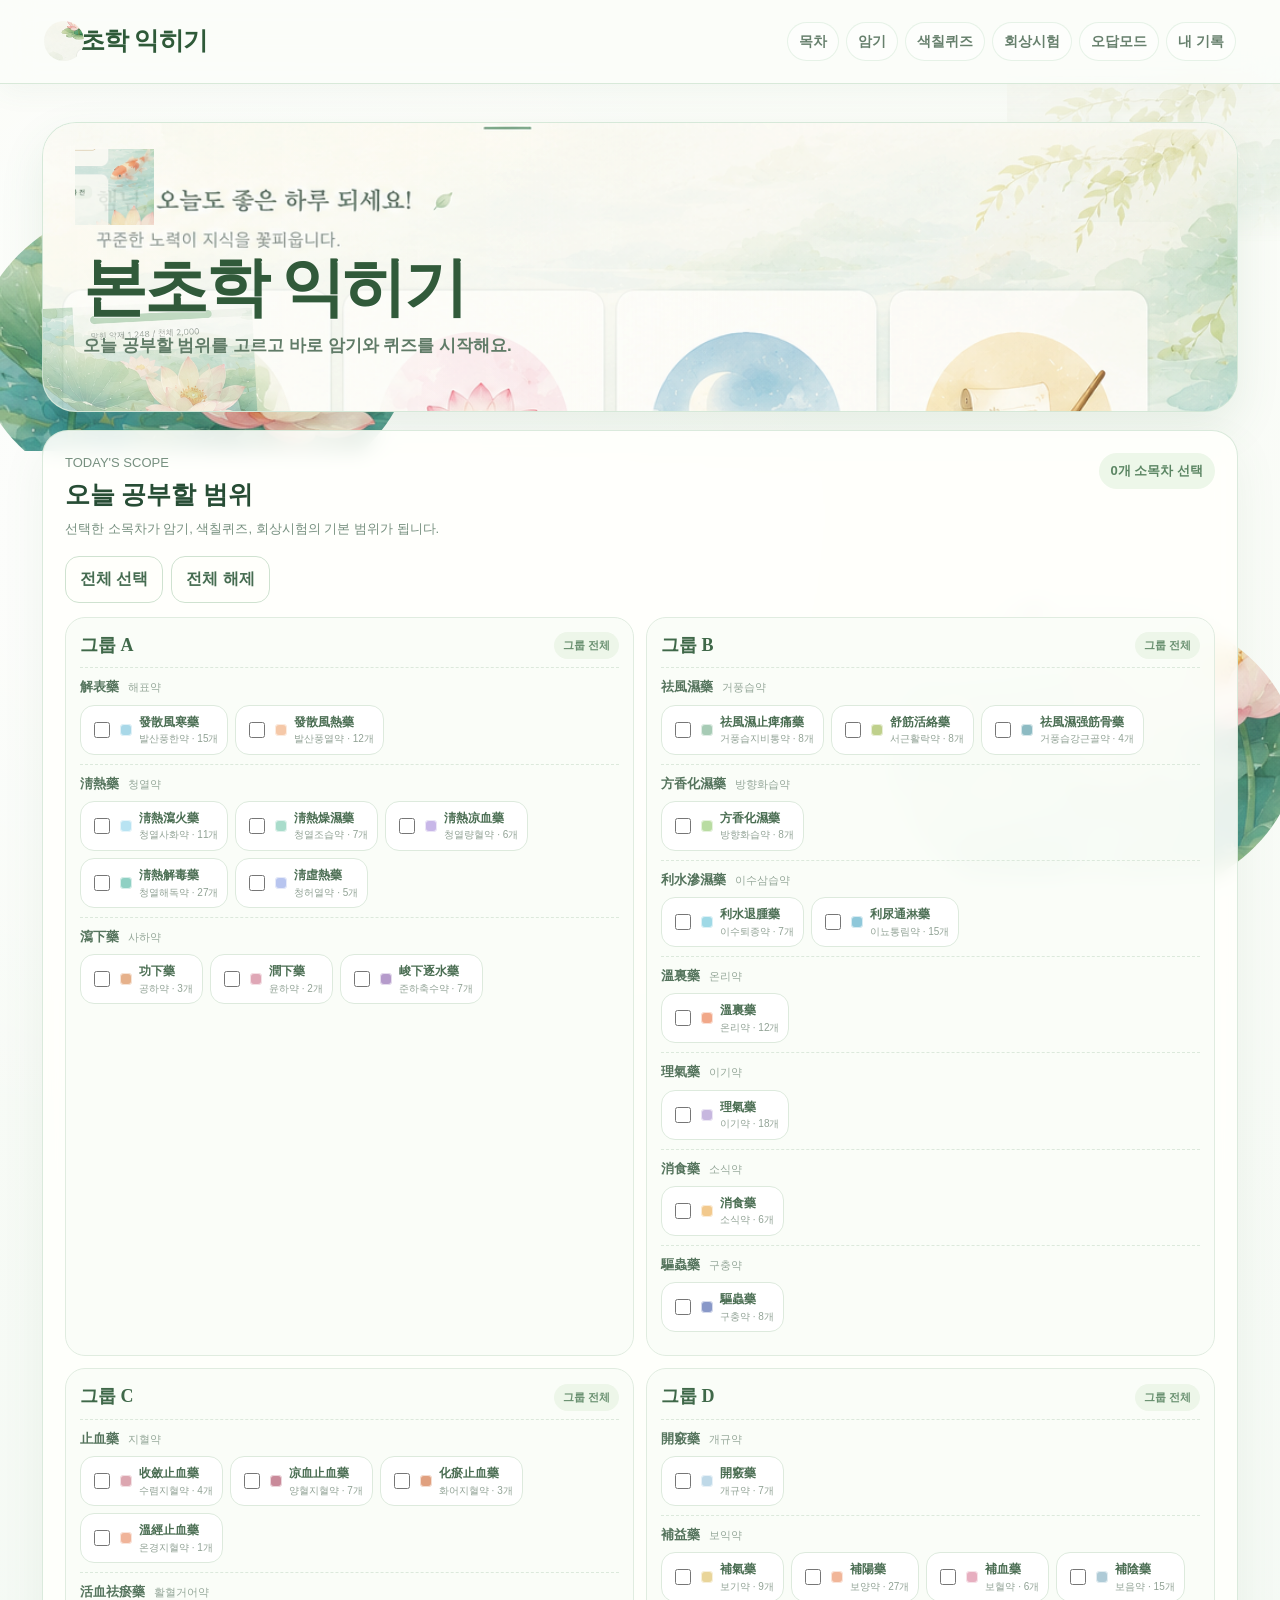
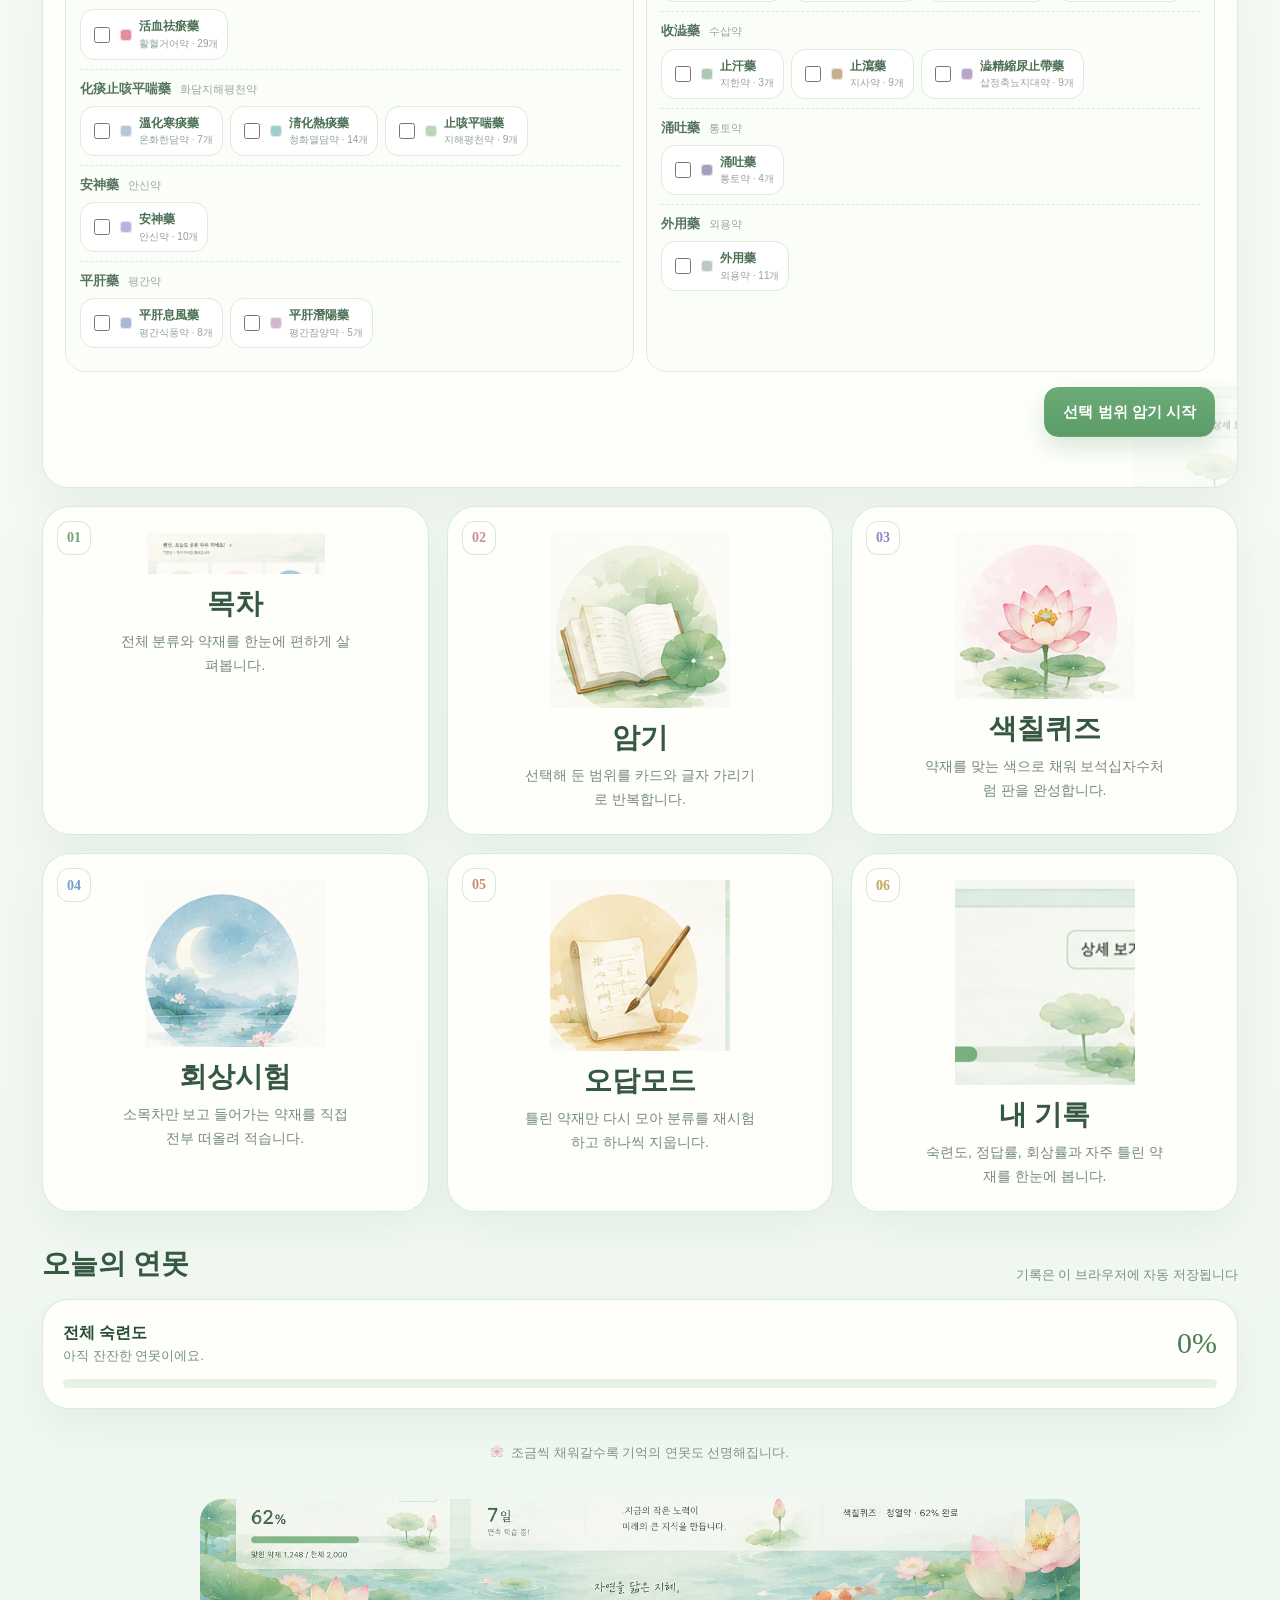
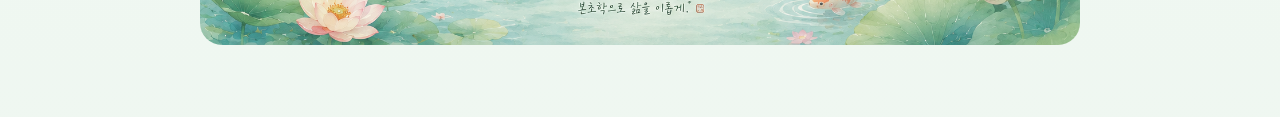
==== commit d5a949f0: "Add files via upload" ====
--- a/index.html
+++ b/index.html
@@ -9,7 +9,8 @@
 <body>
   <div id="nav"></div>
   <main class="wrap">
-    <section class="hero">
+    <section class="hero hero-watercolor">
+      <img class="hero-art" src="assets/hero-pond-soft.png" alt="수채화 연못 배경">
       <span class="hero-fish" aria-hidden="true"></span>
       <h1>본초학 익히기</h1>
       <p>오늘 공부할 범위를 고르고 바로 암기와 퀴즈를 시작해요.</p>
@@ -36,17 +37,18 @@
     </section>
 
     <section class="menu-grid" style="margin-top:18px">
-      <a class="menu-card" href="toc.html"><div class="num">01</div><strong>목차</strong><p>전체 분류와 약재를 한눈에 편하게 살펴봅니다.</p></a>
-      <a class="menu-card" href="memorize.html"><div class="num">02</div><strong>암기</strong><p>선택해 둔 범위를 카드와 글자 가리기로 반복합니다.</p></a>
-      <a class="menu-card" href="color-quiz.html"><div class="num">03</div><strong>색칠퀴즈</strong><p>약재를 맞는 색으로 채워 보석십자수처럼 판을 완성합니다.</p></a>
-      <a class="menu-card" href="recall.html"><div class="num">04</div><strong>회상시험</strong><p>소목차만 보고 들어가는 약재를 직접 전부 떠올려 적습니다.</p></a>
-      <a class="menu-card" href="review.html"><div class="num">05</div><strong>오답모드</strong><p>틀린 약재만 다시 모아 분류를 재시험하고 하나씩 지웁니다.</p></a>
-      <a class="menu-card" href="records.html"><div class="num">06</div><strong>내 기록</strong><p>숙련도, 정답률, 회상률과 자주 틀린 약재를 한눈에 봅니다.</p></a>
+      <a class="menu-card" href="toc.html"><div class="num">01</div><img class="menu-ill" src="assets/watercolor-top-mist.png" alt="목차 일러스트"><strong>목차</strong><p>전체 분류와 약재를 한눈에 편하게 살펴봅니다.</p></a>
+      <a class="menu-card" href="memorize.html"><div class="num">02</div><img class="menu-ill" src="assets/illustration-memory.png" alt="암기 일러스트"><strong>암기</strong><p>선택해 둔 범위를 카드와 글자 가리기로 반복합니다.</p></a>
+      <a class="menu-card" href="color-quiz.html"><div class="num">03</div><img class="menu-ill" src="assets/illustration-color.png" alt="색칠퀴즈 일러스트"><strong>색칠퀴즈</strong><p>약재를 맞는 색으로 채워 보석십자수처럼 판을 완성합니다.</p></a>
+      <a class="menu-card" href="recall.html"><div class="num">04</div><img class="menu-ill" src="assets/illustration-recall.png" alt="회상시험 일러스트"><strong>회상시험</strong><p>소목차만 보고 들어가는 약재를 직접 전부 떠올려 적습니다.</p></a>
+      <a class="menu-card" href="review.html"><div class="num">05</div><img class="menu-ill" src="assets/illustration-review.png" alt="오답모드 일러스트"><strong>오답모드</strong><p>틀린 약재만 다시 모아 분류를 재시험하고 하나씩 지웁니다.</p></a>
+      <a class="menu-card" href="records.html"><div class="num">06</div><img class="menu-ill" src="assets/progress-lotus.png" alt="내 기록 일러스트"><strong>내 기록</strong><p>숙련도, 정답률, 회상률과 자주 틀린 약재를 한눈에 봅니다.</p></a>
     </section>
 
     <section class="section-title"><h2>오늘의 연못</h2><span class="small">기록은 이 브라우저에 자동 저장됩니다</span></section>
     <div class="card"><div style="display:flex;justify-content:space-between;gap:12px;align-items:center"><div><strong>전체 숙련도</strong><div class="small" id="pondMessage">아직 잔잔한 연못이에요.</div></div><span id="avg" class="stat" style="font-size:30px">0%</span></div><div class="progress-track" style="margin-top:12px"><div class="progress-bar" id="avgbar"></div></div></div>
     <p class="footer-note">조금씩 채워갈수록 기억의 연못도 선명해집니다.</p>
+    <img class="pond-footer-art" src="assets/watercolor-pond-band.png" alt="연못 풍경">
     <div id="mobile"></div>
   </main>
   <script src="data.js"></script><script src="common.js"></script>
--- a/styles.css
+++ b/styles.css
@@ -468,3 +468,20 @@
   .memory-card{background-size:120px auto;padding-top:156px!important}
   .footer-note::after{height:88px}
 }
+
+
+/* ===== v5.1 explicit watercolor image rendering fix ===== */
+.hero.hero-watercolor{position:relative;overflow:hidden}
+.hero-art{position:absolute;inset:0;width:100%;height:100%;object-fit:cover;object-position:center center;z-index:0;opacity:.72;pointer-events:none}
+.hero.hero-watercolor > *:not(.hero-art){position:relative;z-index:1}
+.menu-card{justify-content:flex-start!important}
+.menu-card::before{display:none!important}
+.menu-ill{display:block!important;width:180px;max-width:78%;height:auto;object-fit:contain;margin:4px auto 14px;opacity:.98}
+.pond-footer-art{display:block;width:min(880px,100%);height:auto;margin:18px auto 0;border-radius:22px;opacity:.86}
+.footer-note::after{display:none!important}
+/* if background art fails, keep visible fallback panels */
+.memory-card{background-image:none!important;padding-top:24px!important}
+@media(max-width:760px){
+  .menu-ill{width:146px;margin-bottom:12px}
+  .hero-art{object-position:72% center;opacity:.58}
+}
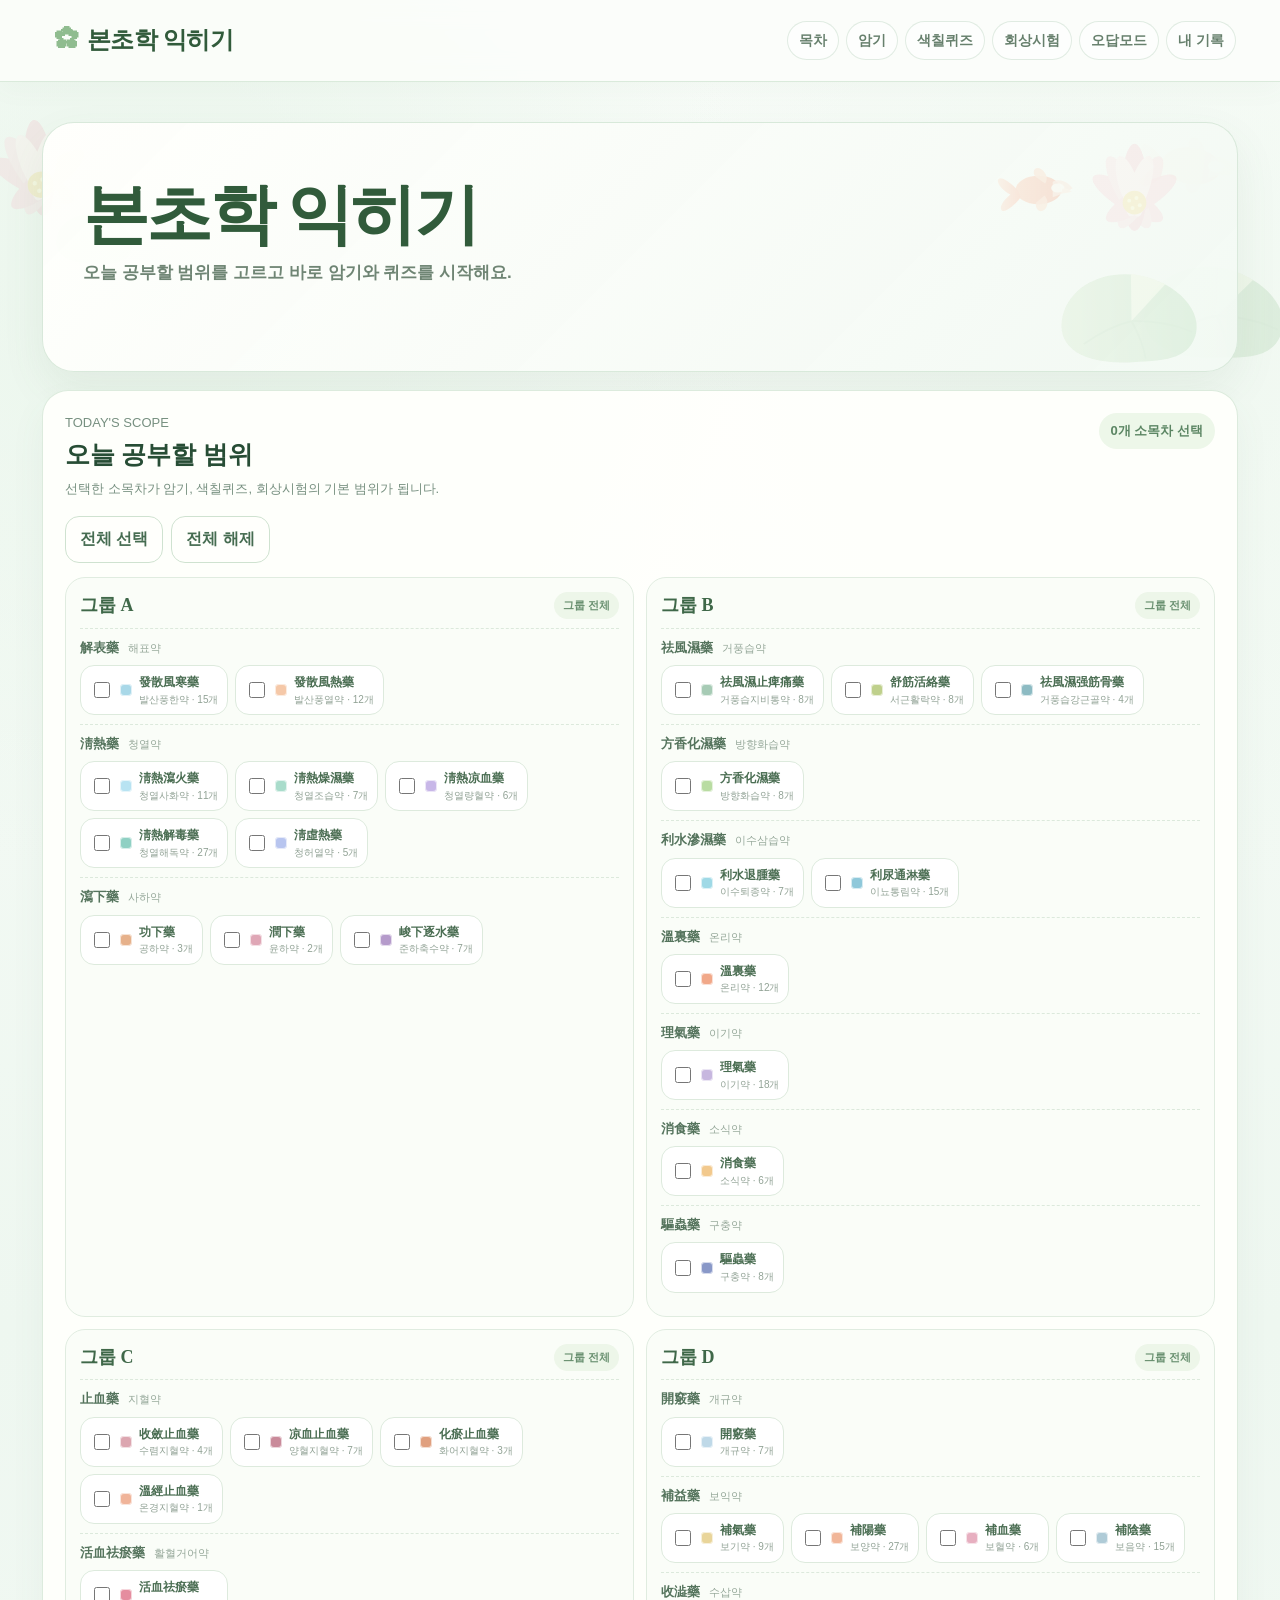
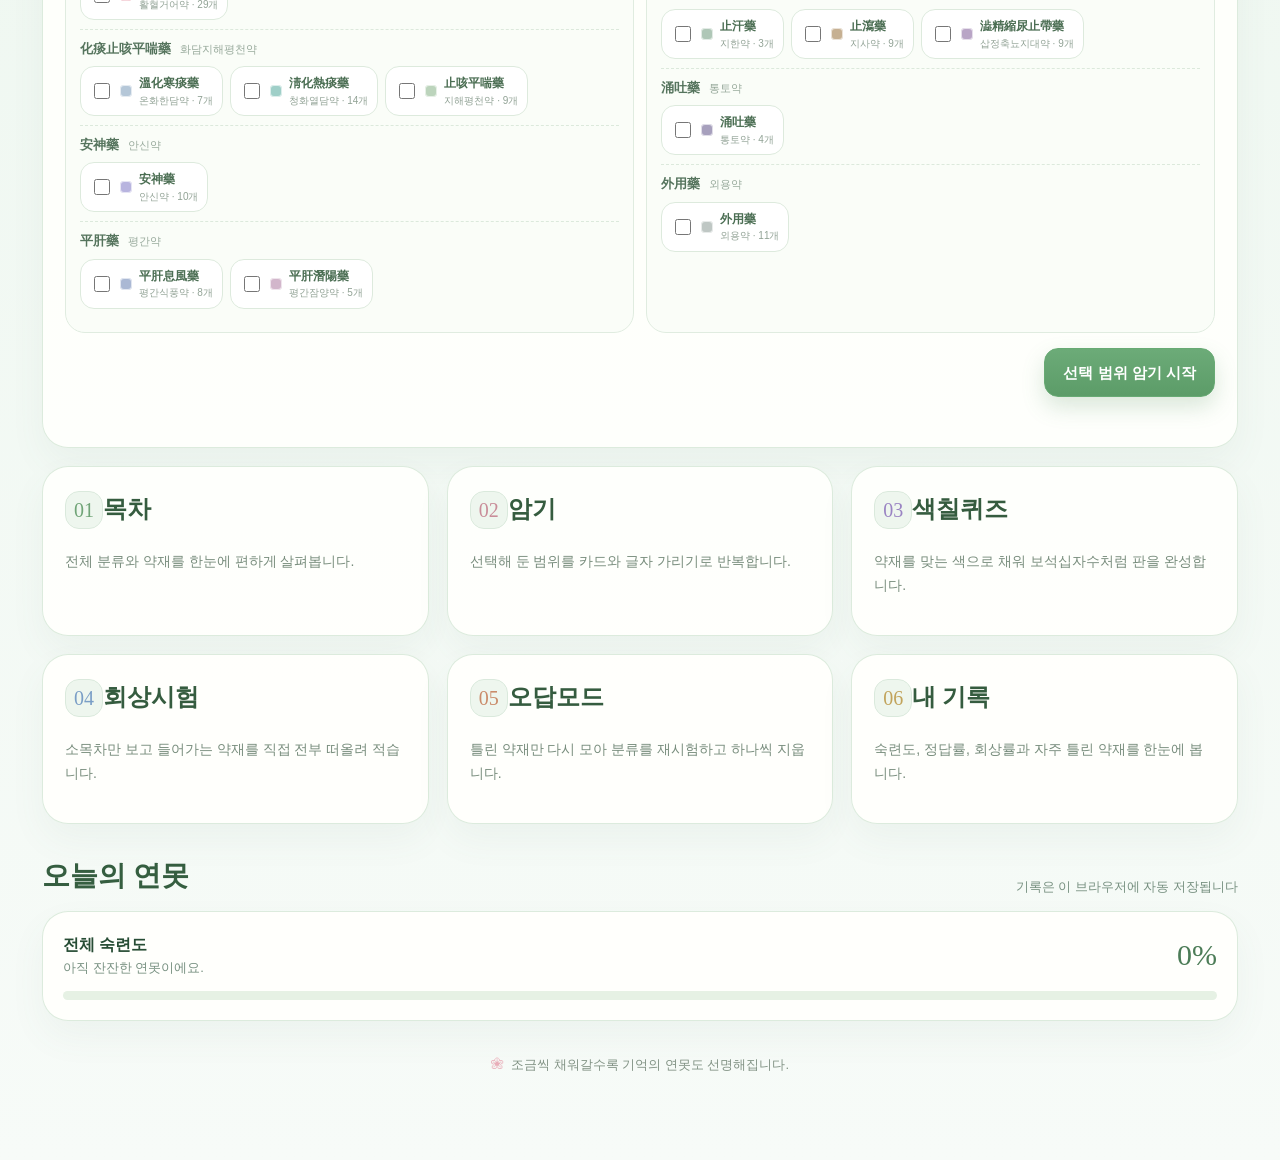
==== commit 74dbfc9e: "Add files via upload" ====
--- a/index.html
+++ b/index.html
@@ -9,8 +9,7 @@
 <body>
   <div id="nav"></div>
   <main class="wrap">
-    <section class="hero hero-watercolor">
-      <img class="hero-art" src="assets/hero-pond-soft.png" alt="수채화 연못 배경">
+    <section class="hero hero-simple">
       <span class="hero-fish" aria-hidden="true"></span>
       <h1>본초학 익히기</h1>
       <p>오늘 공부할 범위를 고르고 바로 암기와 퀴즈를 시작해요.</p>
@@ -37,18 +36,17 @@
     </section>
 
     <section class="menu-grid" style="margin-top:18px">
-      <a class="menu-card" href="toc.html"><div class="num">01</div><img class="menu-ill" src="assets/watercolor-top-mist.png" alt="목차 일러스트"><strong>목차</strong><p>전체 분류와 약재를 한눈에 편하게 살펴봅니다.</p></a>
-      <a class="menu-card" href="memorize.html"><div class="num">02</div><img class="menu-ill" src="assets/illustration-memory.png" alt="암기 일러스트"><strong>암기</strong><p>선택해 둔 범위를 카드와 글자 가리기로 반복합니다.</p></a>
-      <a class="menu-card" href="color-quiz.html"><div class="num">03</div><img class="menu-ill" src="assets/illustration-color.png" alt="색칠퀴즈 일러스트"><strong>색칠퀴즈</strong><p>약재를 맞는 색으로 채워 보석십자수처럼 판을 완성합니다.</p></a>
-      <a class="menu-card" href="recall.html"><div class="num">04</div><img class="menu-ill" src="assets/illustration-recall.png" alt="회상시험 일러스트"><strong>회상시험</strong><p>소목차만 보고 들어가는 약재를 직접 전부 떠올려 적습니다.</p></a>
-      <a class="menu-card" href="review.html"><div class="num">05</div><img class="menu-ill" src="assets/illustration-review.png" alt="오답모드 일러스트"><strong>오답모드</strong><p>틀린 약재만 다시 모아 분류를 재시험하고 하나씩 지웁니다.</p></a>
-      <a class="menu-card" href="records.html"><div class="num">06</div><img class="menu-ill" src="assets/progress-lotus.png" alt="내 기록 일러스트"><strong>내 기록</strong><p>숙련도, 정답률, 회상률과 자주 틀린 약재를 한눈에 봅니다.</p></a>
+      <a class="menu-card" href="toc.html"><div class="num">01</div><strong>목차</strong><p>전체 분류와 약재를 한눈에 편하게 살펴봅니다.</p></a>
+      <a class="menu-card" href="memorize.html"><div class="num">02</div><strong>암기</strong><p>선택해 둔 범위를 카드와 글자 가리기로 반복합니다.</p></a>
+      <a class="menu-card" href="color-quiz.html"><div class="num">03</div><strong>색칠퀴즈</strong><p>약재를 맞는 색으로 채워 보석십자수처럼 판을 완성합니다.</p></a>
+      <a class="menu-card" href="recall.html"><div class="num">04</div><strong>회상시험</strong><p>소목차만 보고 들어가는 약재를 직접 전부 떠올려 적습니다.</p></a>
+      <a class="menu-card" href="review.html"><div class="num">05</div><strong>오답모드</strong><p>틀린 약재만 다시 모아 분류를 재시험하고 하나씩 지웁니다.</p></a>
+      <a class="menu-card" href="records.html"><div class="num">06</div><strong>내 기록</strong><p>숙련도, 정답률, 회상률과 자주 틀린 약재를 한눈에 봅니다.</p></a>
     </section>
 
     <section class="section-title"><h2>오늘의 연못</h2><span class="small">기록은 이 브라우저에 자동 저장됩니다</span></section>
     <div class="card"><div style="display:flex;justify-content:space-between;gap:12px;align-items:center"><div><strong>전체 숙련도</strong><div class="small" id="pondMessage">아직 잔잔한 연못이에요.</div></div><span id="avg" class="stat" style="font-size:30px">0%</span></div><div class="progress-track" style="margin-top:12px"><div class="progress-bar" id="avgbar"></div></div></div>
     <p class="footer-note">조금씩 채워갈수록 기억의 연못도 선명해집니다.</p>
-    <img class="pond-footer-art" src="assets/watercolor-pond-band.png" alt="연못 풍경">
     <div id="mobile"></div>
   </main>
   <script src="data.js"></script><script src="common.js"></script>
--- a/styles.css
+++ b/styles.css
@@ -108,7 +108,7 @@
   background-color:#eef8ef;
   background-image:
     linear-gradient(rgba(246,252,246,.80),rgba(240,249,242,.84)),
-    url('assets/pond-background.svg');
+    url('assets/pond-ui-reference.png');
   background-size:cover,cover;
   background-position:center top,center top;
   background-attachment:fixed,fixed;
@@ -173,7 +173,7 @@
   position:absolute;
   width:310px;height:190px;
   right:-42px;bottom:-55px;
-  background:url('assets/pond-background.svg') 96% 92%/920px auto no-repeat;
+  background:url('assets/pond-ui-reference.png') 96% 92%/920px auto no-repeat;
   opacity:.19;
   pointer-events:none;
   -webkit-mask-image:linear-gradient(120deg,transparent 4%,#000 42%);
@@ -185,7 +185,7 @@
 .menu-card{min-height:170px;padding:24px;border-radius:26px!important}
 .menu-card::after{
   width:120px;height:84px;right:-12px;bottom:-9px;
-  background-image:url('assets/pond-background.svg');
+  background-image:url('assets/pond-ui-reference.png');
   background-size:760px auto;
   background-position:95% 89%;
   opacity:.14;
@@ -209,7 +209,7 @@
   height:310px;
   right:-50px;
   bottom:-25px;
-  background:url('assets/pond-background.svg') 94% 92%/1180px auto no-repeat;
+  background:url('assets/pond-ui-reference.png') 94% 92%/1180px auto no-repeat;
   opacity:.20;
   filter:saturate(.84);
   -webkit-mask-image:radial-gradient(ellipse at center,#000 35%,transparent 76%);
@@ -249,239 +249,100 @@
 @media(max-width:760px){.gem-board{grid-template-columns:repeat(4,minmax(0,1fr));gap:6px 3px}.gem-tile{min-height:76px}.gem-label{font-size:12px}.color-theme-banner{padding:13px 14px}}
 @media(max-width:430px){.gem-board{grid-template-columns:repeat(3,minmax(0,1fr))}.theme-dots{display:none}.palette-group{padding:9px}.gem-legend-btn{font-size:11px!important}}
 
-/* v4 clean pond background: decorative art only, never a UI screenshot */
-body{
-  background-image:linear-gradient(rgba(252,253,247,.72),rgba(241,249,241,.70)),url('assets/pond-background.svg');
-  background-size:cover;
-  background-position:center top;
-  background-attachment:fixed;
-}
-.memory-scope::after,.menu-card::after,main.wrap::before{background-image:none!important;}
-
-
-/* ===== v6 watercolor asset theme: use generated watercolor illustrations, not SVG UI references ===== */
-.pond-ambience{display:none!important}
+
+/* ===== modern reset: remove cropped generated images and screenshot-like background ===== */
 body{
   background:
-    radial-gradient(circle at 18% 16%, rgba(255,255,255,.72), rgba(255,255,255,0) 22%),
-    linear-gradient(180deg, rgba(252,253,249,.93), rgba(239,247,241,.92)),
-    #edf7ef !important;
-  min-height:100vh;
-}
-body::before,
-body::after{
-  content:"";
-  display:block!important;
-  position:fixed;
-  z-index:-1;
-  pointer-events:none;
-  background-repeat:no-repeat;
-  background-size:contain;
-  filter:saturate(.96);
-  opacity:.9;
-}
-body::before{
-  width:min(440px,34vw);
-  height:min(320px,26vw);
-  left:-24px;
-  bottom:-18px;
-  background-image:url('assets/corner-lotus-left.png');
-}
-body::after{
-  width:min(420px,32vw);
-  height:min(320px,24vw);
-  right:-16px;
-  bottom:-8px;
-  background-image:url('assets/corner-lotus-right.png');
-}
-main.wrap::before{
-  content:"";
-  position:fixed;
-  z-index:-1;
-  top:56px;
-  right:0;
-  width:min(360px,28vw);
-  height:min(190px,16vw);
-  pointer-events:none;
-  background:url('assets/corner-leaves-top-right.png') right top/contain no-repeat !important;
-  opacity:.55;
-  mask-image:linear-gradient(180deg,#000 30%,transparent 100%);
-}
+    radial-gradient(circle at 12% 10%, rgba(232,245,234,.85), transparent 22%),
+    radial-gradient(circle at 88% 14%, rgba(239,248,240,.92), transparent 20%),
+    linear-gradient(180deg,#f8fcf8 0%, #eef7f0 48%, #f7fbf8 100%) !important;
+  min-height:100%;
+}
+body::before, body::after, main.wrap::before{display:none !important; content:none !important; background:none !important;}
+.pond-ambience{display:block !important; opacity:.52;}
+
+/* remove inserted cropped images */
+.hero-art,.menu-ill,.pond-footer-art{display:none !important;}
+.memory-scope::before,.memory-scope::after,.menu-card::before,.menu-card::after,.palette-group::after{display:none !important; background-image:none !important;}
+
+/* simple modern lotus theme */
 .site-header{
-  background:rgba(251,253,249,.84)!important;
-  border-bottom:1px solid rgba(204,227,207,.75)!important;
-  box-shadow:0 8px 28px rgba(92,132,99,.06);
-}
-.brand{position:relative;padding-left:52px;font-family:"Batang","Nanum Myeongjo",serif!important;font-size:25px!important;color:#2f5a39!important}
-.brand::before{
-  content:"";
-  position:absolute;
-  left:0; top:50%; transform:translateY(-50%);
-  width:40px; height:40px;
-  background:url('assets/corner-lotus-top-left.png') left center/120px auto no-repeat;
-  border-radius:50%;
-}
-.wrap{max-width:1240px!important;padding-top:24px!important}
+  background:rgba(251,253,250,.92) !important;
+  border-bottom:1px solid rgba(214,232,217,.9) !important;
+  box-shadow:0 8px 24px rgba(96,129,102,.04) !important;
+  backdrop-filter:blur(12px);
+}
+.brand{font-family:"Batang","Nanum Myeongjo",serif !important;color:#315b3b !important;font-size:24px !important;}
+.brand::before{content:"✿" !important;color:#8fbc8f !important;background:none !important;transform:none !important;position:static !important;width:auto !important;height:auto !important;margin-right:8px;}
+.nav a:not(.brand){background:rgba(255,255,255,.58);border:1px solid rgba(218,232,220,.8);}
+.nav a.active,.nav a:hover{background:rgba(225,241,227,.9);border-color:rgba(196,221,200,.95);color:#31583d;}
+
+.hero.hero-simple,.hero.hero-watercolor,.hero{
+  min-height:250px !important;
+  padding:48px 40px 38px !important;
+  background:linear-gradient(135deg, rgba(255,255,252,.96), rgba(242,249,243,.94)) !important;
+  border:1px solid rgba(214,232,216,.92) !important;
+  border-radius:32px !important;
+  box-shadow:0 18px 44px rgba(86,120,92,.08) !important;
+  position:relative;
+  overflow:hidden;
+}
+.hero::before{
+  content:"" !important;
+  position:absolute !important;
+  right:42px; top:20px;
+  width:122px; height:106px;
+  background:url('assets/lotus.svg') center/contain no-repeat !important;
+  opacity:.22; display:block !important;
+}
+.hero::after{
+  content:"" !important;
+  position:absolute !important;
+  right:14px; bottom:-10px;
+  width:185px; height:122px;
+  background:url('assets/lilypad.svg') center/contain no-repeat !important;
+  opacity:.16; display:block !important;
+}
+.hero-fish{display:block !important;width:92px !important;height:60px !important;right:150px !important;top:36px !important;opacity:.22 !important;background:url('assets/fish.svg') center/contain no-repeat !important;transform:none !important;}
+.hero h1{color:#315b3b !important;text-shadow:none !important;margin-bottom:8px !important;}
+.hero p{color:#6f8574 !important;max-width:620px;}
+
 .card,.menu-card,.memory-scope,.toc-group,.memory-card,.mask-study-card,.review-card,.record-card,.gem-shell,.palette-group,.notice{
-  background:rgba(255,255,252,.88)!important;
-  border:1px solid rgba(212,231,214,.85)!important;
-  box-shadow:0 18px 44px rgba(85,122,91,.08)!important;
-  backdrop-filter:blur(10px);
-}
-.hero{
-  min-height:290px!important;
-  border-radius:34px!important;
-  padding:46px 40px 40px!important;
-  background:
-    linear-gradient(90deg, rgba(252,253,249,.97) 0%, rgba(252,253,249,.94) 40%, rgba(252,253,249,.62) 68%, rgba(252,253,249,.38) 100%),
-    url('assets/hero-pond-soft.png') right center/cover no-repeat !important;
-  border:1px solid rgba(208,229,211,.84)!important;
+  background:rgba(255,255,252,.92) !important;
+  border:1px solid rgba(217,234,219,.92) !important;
+  box-shadow:0 16px 36px rgba(89,124,95,.06) !important;
+  backdrop-filter:none !important;
+}
+
+.menu-card{
+  min-height:170px !important;
+  padding:24px 22px 20px !important;
+  align-items:flex-start !important;
+  text-align:left !important;
+  justify-content:flex-start !important;
   overflow:hidden;
 }
-.hero::before{
-  content:"";
-  position:absolute;
-  right:-4px; top:-4px;
-  width:230px; height:118px;
-  background:url('assets/corner-leaves-top-right.png') right top/contain no-repeat;
-  opacity:.55;
-}
-.hero::after{
-  content:"";
-  position:absolute;
-  left:-8px; bottom:-24px;
-  width:250px; height:132px;
-  background:url('assets/corner-lotus-left.png') left bottom/contain no-repeat;
-  opacity:.45;
-}
-.hero-fish{display:block!important;right:32px!important;bottom:20px!important;top:auto!important;width:126px!important;height:76px!important;background:url('assets/side-fish-right.png') center/contain no-repeat!important;opacity:.88!important;transform:none!important}
-.hero h1{position:relative;z-index:1;font-size:clamp(40px,5.2vw,64px)!important;margin-bottom:10px!important;color:#315a3a!important}
-.hero p{position:relative;z-index:1;max-width:620px;color:#607b67!important}
-
-.menu-grid{gap:18px!important}
-.menu-card{
-  min-height:282px!important;
-  padding:22px 20px 22px!important;
-  display:flex!important;
-  flex-direction:column;
-  align-items:center;
-  justify-content:flex-start;
-  text-align:center;
-  border-radius:28px!important;
-  overflow:hidden;
-}
-.menu-card::before{
-  content:"";
-  width:180px;
-  height:134px;
-  margin:0 auto 14px;
-  background:center/contain no-repeat;
-  display:block;
-}
-.menu-card::after{display:none!important}
-.menu-card .num{
-  position:absolute;left:14px;top:14px;
-  width:34px!important;height:34px!important;border-radius:12px!important;
-  font-size:14px!important;font-weight:800!important;
-  box-shadow:none!important;background:rgba(255,255,255,.74)!important;border:1px solid rgba(214,229,216,.9);
-}
-.menu-card strong{font-size:28px!important;font-family:"Batang","Nanum Myeongjo",serif!important;line-height:1.15;color:#365741!important}
-.menu-card p{max-width:240px!important;margin-top:10px!important;font-size:14px!important;line-height:1.7!important;color:#768a7c!important}
-.menu-card:nth-child(1)::before{background-image:url('assets/watercolor-top-mist.png')}
-.menu-card:nth-child(2)::before{background-image:url('assets/illustration-memory.png')}
-.menu-card:nth-child(3)::before{background-image:url('assets/illustration-color.png')}
-.menu-card:nth-child(4)::before{background-image:url('assets/illustration-recall.png')}
-.menu-card:nth-child(5)::before{background-image:url('assets/illustration-review.png')}
-.menu-card:nth-child(6)::before{background-image:url('assets/progress-lotus.png')}
-
-.memory-scope{position:relative;overflow:hidden}
-.memory-scope::before{
-  content:"";
-  position:absolute;
-  right:-10px;bottom:-24px;
-  width:230px;height:130px;
-  background:url('assets/progress-lotus.png') right bottom/contain no-repeat;
-  opacity:.30;pointer-events:none;
-}
-.memory-scope::after{display:none!important}
-.memory-scope>*{position:relative;z-index:1}
-
-.footer-note{position:relative;padding-bottom:18px}
-.footer-note::after{
-  content:"";display:block;margin:18px auto 0;width:min(880px,100%);height:120px;
-  background:url('assets/watercolor-pond-band.png') center bottom/cover no-repeat;opacity:.78;border-radius:22px;
-}
-
-.memory-card::before,.memory-card::after{display:none!important}
-.memory-card{
-  background-image:url('assets/illustration-memory.png');
-  background-repeat:no-repeat;
-  background-position:center 38px;
-  background-size:150px auto;
-  padding-top:180px!important;
-}
-.mask-study-card{
-  background-image:url('assets/watercolor-top-mist.png');
-  background-repeat:no-repeat;
-  background-position:right top;
-  background-size:280px auto;
-}
-
-/* interior page headings */
-.section-title,
-.toc-title,
-.quiz-top{position:relative}
-.section-title h2,.toc-title h2,.group>h2,.mask-head h3{font-family:"Batang","Nanum Myeongjo",serif!important;color:#355940!important}
-
-/* lily-pad board and watercolor quiz shell */
+.menu-card strong{font-size:24px !important;font-family:"Batang","Nanum Myeongjo",serif !important;color:#355c3f !important;}
+.menu-card p{max-width:100% !important;margin-top:9px !important;color:#788d7d !important;font-size:14px !important;line-height:1.65 !important;}
+.menu-card .num{box-shadow:none !important;background:#eef6ee !important;border:1px solid #dae9dc;}
+
+/* remove watercolor crops from content cards too */
+.memory-card,.mask-study-card{background-image:none !important;padding-top:24px !important;}
+.footer-note::after{display:none !important;}
+.footer-note{padding-bottom:0 !important;}
+
+/* keep quiz board clean and modern */
 .gem-board-wrap{
-  background:linear-gradient(180deg,rgba(251,253,249,.96),rgba(245,250,245,.94))!important;
-  border:1px solid rgba(208,227,210,.8)!important;
-  box-shadow:inset 0 1px 0 rgba(255,255,255,.9), 0 18px 40px rgba(82,118,87,.08)!important;
-}
-.gem-board-wrap::before{
-  background:url('assets/watercolor-pond-band.png') center bottom/cover no-repeat!important;
-  width:100%!important;height:92px!important;left:0!important;bottom:0!important;opacity:.10!important;border-radius:0!important;
-}
-.gem-board-wrap::after{
-  background:url('assets/corner-leaves-top-right.png') right top/contain no-repeat!important;
-  width:220px!important;height:120px!important;right:-20px!important;top:-18px!important;opacity:.12!important;border-radius:0!important;
-}
-.palette-group::after{
-  content:"";display:block;width:76px;height:50px;margin-left:auto;margin-top:-6px;
-  background:url('assets/side-fish-right.png') center/contain no-repeat;opacity:.36;
-}
-
-/* records / review subtle art */
-.card table+*{}
+  background:linear-gradient(180deg,#fcfefd,#f5faf6) !important;
+  border:1px solid rgba(214,231,216,.92) !important;
+  box-shadow:inset 0 1px 0 rgba(255,255,255,.95), 0 16px 34px rgba(87,121,93,.05) !important;
+}
+.palette-group{background:linear-gradient(180deg, rgba(248,251,248,.95), rgba(244,249,245,.92)) !important;}
+
 @media(max-width:760px){
-  body::before{width:210px;height:158px;left:-16px;bottom:-8px;opacity:.86}
-  body::after{width:198px;height:150px;right:-8px;bottom:0;opacity:.84}
-  main.wrap::before{width:180px;height:96px;top:60px;opacity:.38}
-  .hero{padding:34px 24px 34px!important;min-height:250px!important;background-position:72% center!important}
-  .hero::before{width:160px;height:88px;opacity:.48}
-  .hero::after{width:150px;height:84px;bottom:-8px;opacity:.36}
-  .hero-fish{width:92px!important;height:56px!important;right:18px!important;bottom:16px!important;opacity:.72!important}
-  .menu-card{min-height:250px!important;padding-top:18px!important}
-  .menu-card::before{width:146px;height:108px;margin-bottom:12px}
-  .menu-card strong{font-size:24px!important}
-  .memory-card{background-size:120px auto;padding-top:156px!important}
-  .footer-note::after{height:88px}
-}
-
-
-/* ===== v5.1 explicit watercolor image rendering fix ===== */
-.hero.hero-watercolor{position:relative;overflow:hidden}
-.hero-art{position:absolute;inset:0;width:100%;height:100%;object-fit:cover;object-position:center center;z-index:0;opacity:.72;pointer-events:none}
-.hero.hero-watercolor > *:not(.hero-art){position:relative;z-index:1}
-.menu-card{justify-content:flex-start!important}
-.menu-card::before{display:none!important}
-.menu-ill{display:block!important;width:180px;max-width:78%;height:auto;object-fit:contain;margin:4px auto 14px;opacity:.98}
-.pond-footer-art{display:block;width:min(880px,100%);height:auto;margin:18px auto 0;border-radius:22px;opacity:.86}
-.footer-note::after{display:none!important}
-/* if background art fails, keep visible fallback panels */
-.memory-card{background-image:none!important;padding-top:24px!important}
-@media(max-width:760px){
-  .menu-ill{width:146px;margin-bottom:12px}
-  .hero-art{object-position:72% center;opacity:.58}
-}
+  .hero.hero-simple,.hero.hero-watercolor,.hero{padding:34px 24px 30px !important; min-height:210px !important;}
+  .hero::before{width:88px; height:76px; right:18px; top:16px; opacity:.18;}
+  .hero::after{width:126px; height:86px; right:-10px; bottom:-8px; opacity:.12;}
+  .hero-fish{width:68px !important; height:42px !important; right:88px !important; top:28px !important; opacity:.18 !important;}
+  .menu-card{min-height:156px !important;}
+}
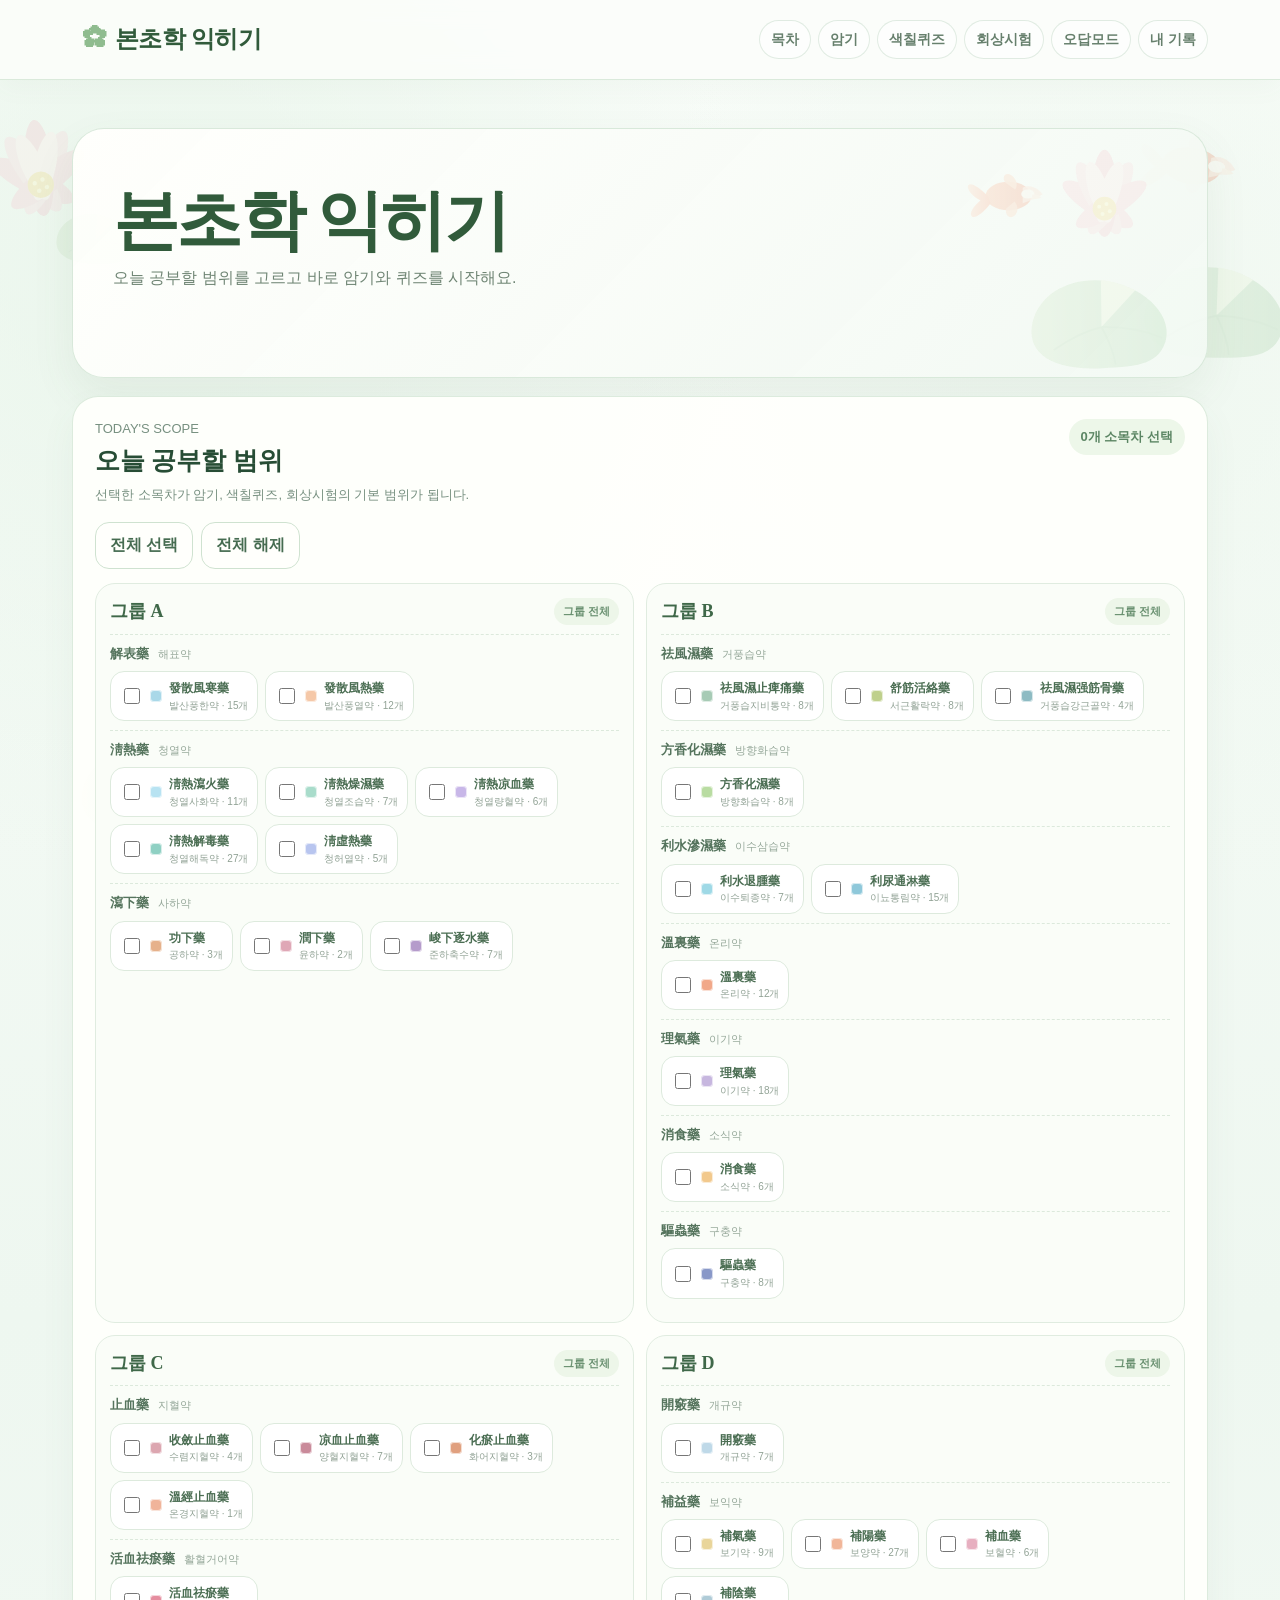
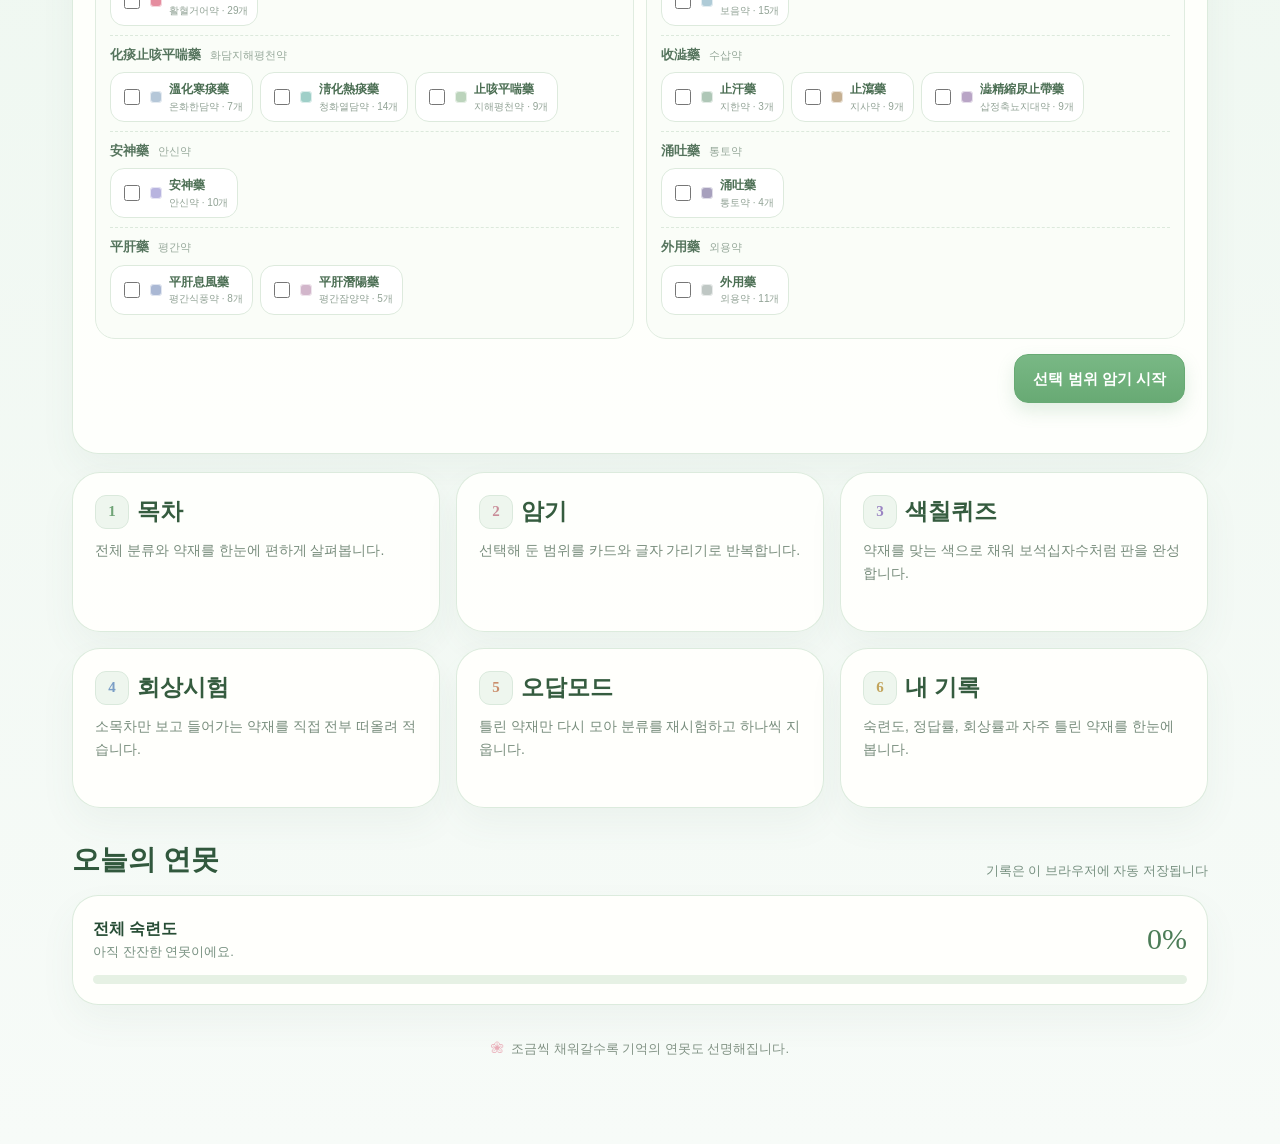
==== commit 3584e881: "Add files via upload" ====
--- a/index.html
+++ b/index.html
@@ -9,7 +9,7 @@
 <body>
   <div id="nav"></div>
   <main class="wrap">
-    <section class="hero hero-simple">
+    <section class="hero">
       <span class="hero-fish" aria-hidden="true"></span>
       <h1>본초학 익히기</h1>
       <p>오늘 공부할 범위를 고르고 바로 암기와 퀴즈를 시작해요.</p>
@@ -36,12 +36,12 @@
     </section>
 
     <section class="menu-grid" style="margin-top:18px">
-      <a class="menu-card" href="toc.html"><div class="num">01</div><strong>목차</strong><p>전체 분류와 약재를 한눈에 편하게 살펴봅니다.</p></a>
-      <a class="menu-card" href="memorize.html"><div class="num">02</div><strong>암기</strong><p>선택해 둔 범위를 카드와 글자 가리기로 반복합니다.</p></a>
-      <a class="menu-card" href="color-quiz.html"><div class="num">03</div><strong>색칠퀴즈</strong><p>약재를 맞는 색으로 채워 보석십자수처럼 판을 완성합니다.</p></a>
-      <a class="menu-card" href="recall.html"><div class="num">04</div><strong>회상시험</strong><p>소목차만 보고 들어가는 약재를 직접 전부 떠올려 적습니다.</p></a>
-      <a class="menu-card" href="review.html"><div class="num">05</div><strong>오답모드</strong><p>틀린 약재만 다시 모아 분류를 재시험하고 하나씩 지웁니다.</p></a>
-      <a class="menu-card" href="records.html"><div class="num">06</div><strong>내 기록</strong><p>숙련도, 정답률, 회상률과 자주 틀린 약재를 한눈에 봅니다.</p></a>
+      <a class="menu-card" href="toc.html"><div class="menu-title-row"><div class="num">1</div><strong>목차</strong></div><p>전체 분류와 약재를 한눈에 편하게 살펴봅니다.</p></a>
+      <a class="menu-card" href="memorize.html"><div class="menu-title-row"><div class="num">2</div><strong>암기</strong></div><p>선택해 둔 범위를 카드와 글자 가리기로 반복합니다.</p></a>
+      <a class="menu-card" href="color-quiz.html"><div class="menu-title-row"><div class="num">3</div><strong>색칠퀴즈</strong></div><p>약재를 맞는 색으로 채워 보석십자수처럼 판을 완성합니다.</p></a>
+      <a class="menu-card" href="recall.html"><div class="menu-title-row"><div class="num">4</div><strong>회상시험</strong></div><p>소목차만 보고 들어가는 약재를 직접 전부 떠올려 적습니다.</p></a>
+      <a class="menu-card" href="review.html"><div class="menu-title-row"><div class="num">5</div><strong>오답모드</strong></div><p>틀린 약재만 다시 모아 분류를 재시험하고 하나씩 지웁니다.</p></a>
+      <a class="menu-card" href="records.html"><div class="menu-title-row"><div class="num">6</div><strong>내 기록</strong></div><p>숙련도, 정답률, 회상률과 자주 틀린 약재를 한눈에 봅니다.</p></a>
     </section>
 
     <section class="section-title"><h2>오늘의 연못</h2><span class="small">기록은 이 브라우저에 자동 저장됩니다</span></section>
--- a/styles.css
+++ b/styles.css
@@ -103,134 +103,6 @@
 @media(max-width:900px){.toc-overview,.memory-scope-groups{grid-template-columns:1fr}.toc-group{padding:16px}.study-topline{align-items:flex-start}}
 @media(max-width:560px){.toc-title{align-items:flex-start;flex-direction:column}.toc-sub-title{flex-wrap:wrap}.toc-sub-title em{margin-left:0}.memory-scope{padding:17px}.memory-scope-head{flex-direction:column}.memory-scope-chips{display:grid;grid-template-columns:1fr}.scope-chip{width:100%}.memory-scope-start .btn{width:100%}.study-scope-summary{width:100%;justify-content:space-between}}
 
-/* ===== pond artwork theme: uses the generated reference image itself ===== */
-body{
-  background-color:#eef8ef;
-  background-image:
-    linear-gradient(rgba(246,252,246,.80),rgba(240,249,242,.84)),
-    url('assets/pond-ui-reference.png');
-  background-size:cover,cover;
-  background-position:center top,center top;
-  background-attachment:fixed,fixed;
-}
-body::before,body::after{display:none}
-.pond-ambience{display:none}
-
-.site-header{
-  background:rgba(249,253,248,.78);
-  border-bottom:1px solid rgba(188,217,191,.55);
-  box-shadow:0 8px 28px rgba(75,115,82,.05);
-}
-.nav{max-width:1240px;padding:14px 24px}
-.brand{font-family:"Batang","Nanum Myeongjo",Georgia,serif;font-size:24px;color:#315c3a}
-.nav a:not(.brand){background:rgba(255,255,255,.40);border:1px solid rgba(205,229,207,.45)}
-.nav a.active,.nav a:hover{background:rgba(179,220,181,.45);border-color:rgba(151,198,157,.6)}
-
-.wrap{max-width:1240px;padding-top:26px}
-.card,.menu-card,.memory-scope,.toc-group,.memory-card,.mask-study-card,.review-card,.record-card{
-  background:rgba(255,255,251,.84)!important;
-  border:1px solid rgba(213,233,214,.72)!important;
-  box-shadow:0 18px 45px rgba(75,120,82,.10)!important;
-  backdrop-filter:blur(12px) saturate(.96);
-}
-
-.hero.hero-image-theme{
-  min-height:360px;
-  padding:58px 42px 42px;
-  background:rgba(255,255,255,.50);
-  border:1px solid rgba(211,232,212,.68);
-  box-shadow:0 20px 52px rgba(73,120,80,.11);
-  isolation:isolate;
-}
-.hero.hero-image-theme::before,
-.hero.hero-image-theme::after{display:none}
-.hero-reference-image{
-  position:absolute;
-  inset:0;
-  width:100%;
-  height:100%;
-  object-fit:cover;
-  object-position:center 6%;
-  z-index:-2;
-  opacity:.64;
-  filter:saturate(.88) brightness(1.05);
-}
-.hero.hero-image-theme:after{
-  content:"";
-  display:block;
-  position:absolute;
-  inset:0;
-  z-index:-1;
-  background:linear-gradient(90deg,rgba(250,253,247,.98) 0%,rgba(250,253,247,.91) 37%,rgba(250,253,247,.42) 66%,rgba(250,253,247,.12) 100%);
-}
-.hero-fish{display:none}
-.hero h1{font-size:clamp(42px,6vw,66px);color:#315c3a;text-shadow:0 1px 0 rgba(255,255,255,.8)}
-.hero p{font-size:17px;color:#557060;font-weight:650}
-
-.memory-scope{position:relative;overflow:hidden}
-.memory-scope::after{
-  content:"";
-  position:absolute;
-  width:310px;height:190px;
-  right:-42px;bottom:-55px;
-  background:url('assets/pond-ui-reference.png') 96% 92%/920px auto no-repeat;
-  opacity:.19;
-  pointer-events:none;
-  -webkit-mask-image:linear-gradient(120deg,transparent 4%,#000 42%);
-  mask-image:linear-gradient(120deg,transparent 4%,#000 42%);
-}
-.memory-scope>*{position:relative;z-index:1}
-
-.menu-grid{gap:18px}
-.menu-card{min-height:170px;padding:24px;border-radius:26px!important}
-.menu-card::after{
-  width:120px;height:84px;right:-12px;bottom:-9px;
-  background-image:url('assets/pond-ui-reference.png');
-  background-size:760px auto;
-  background-position:95% 89%;
-  opacity:.14;
-  border-radius:40px;
-}
-.menu-card strong{font-size:22px;color:#365d40}
-.menu-card p{font-size:14px;line-height:1.6;color:#738b79}
-.menu-card .num{box-shadow:inset 0 0 0 1px rgba(255,255,255,.72)}
-
-.section-title h2,.group>h2,.mask-head h3{color:#355e40}
-.btn.primary{background:linear-gradient(180deg,#6cab78,#5c9c68);box-shadow:0 10px 22px rgba(88,146,97,.22)}
-.scope-chip.on{box-shadow:0 0 0 2px color-mix(in srgb,var(--sig) 48%,white),0 8px 18px rgba(78,122,84,.08)}
-
-/* make the actual generated pond artwork gently reappear on interior pages */
-main.wrap::before{
-  content:"";
-  position:fixed;
-  pointer-events:none;
-  z-index:-1;
-  width:min(520px,44vw);
-  height:310px;
-  right:-50px;
-  bottom:-25px;
-  background:url('assets/pond-ui-reference.png') 94% 92%/1180px auto no-repeat;
-  opacity:.20;
-  filter:saturate(.84);
-  -webkit-mask-image:radial-gradient(ellipse at center,#000 35%,transparent 76%);
-  mask-image:radial-gradient(ellipse at center,#000 35%,transparent 76%);
-}
-
-/* jewel board: softer pond-glass treatment */
-.jewel-board,.mosaic-board{
-  background:rgba(250,253,247,.80)!important;
-  border-color:rgba(200,225,202,.75)!important;
-  box-shadow:inset 0 0 0 1px rgba(255,255,255,.72),0 16px 32px rgba(76,121,82,.08)!important;
-}
-
-@media(max-width:760px){
-  body{background-size:auto 900px,auto 900px;background-position:center top,center top}
-  .hero.hero-image-theme{min-height:300px;padding:40px 24px}
-  .hero-reference-image{object-position:64% 8%;opacity:.52}
-  .hero.hero-image-theme:after{background:linear-gradient(90deg,rgba(250,253,247,.97) 0%,rgba(250,253,247,.86) 58%,rgba(250,253,247,.28) 100%)}
-  main.wrap::before{width:320px;height:220px;opacity:.15}
-}
-
 /* ===== v5: landscape palettes + lily-pad coloring board ===== */
 .color-theme-banner{--theme-a:#dfeee4;--theme-b:#eef7f0;position:relative;overflow:hidden;display:flex;align-items:center;justify-content:space-between;gap:18px;margin:14px 0 10px;padding:15px 18px;border-radius:22px;background:linear-gradient(120deg,color-mix(in srgb,var(--theme-a) 46%,white),color-mix(in srgb,var(--theme-b) 54%,white));border:1px solid rgba(255,255,255,.76);box-shadow:inset 0 0 0 1px rgba(186,216,190,.28)}
 .color-theme-banner::after{content:"";position:absolute;right:-15px;bottom:-34px;width:145px;height:102px;background:url('assets/lilypad.svg') center/contain no-repeat;opacity:.16;pointer-events:none}
@@ -250,7 +122,7 @@
 @media(max-width:430px){.gem-board{grid-template-columns:repeat(3,minmax(0,1fr))}.theme-dots{display:none}.palette-group{padding:9px}.gem-legend-btn{font-size:11px!important}}
 
 
-/* ===== modern reset: remove cropped generated images and screenshot-like background ===== */
+/* ===== simple modern lotus theme ===== */
 body{
   background:
     radial-gradient(circle at 12% 10%, rgba(232,245,234,.85), transparent 22%),
@@ -258,91 +130,43 @@
     linear-gradient(180deg,#f8fcf8 0%, #eef7f0 48%, #f7fbf8 100%) !important;
   min-height:100%;
 }
-body::before, body::after, main.wrap::before{display:none !important; content:none !important; background:none !important;}
-.pond-ambience{display:block !important; opacity:.52;}
+body::before,body::after{display:none!important;content:none!important;background:none!important}
+.pond-ambience{opacity:.52}
+.site-header{background:rgba(251,253,250,.92)!important;border-bottom:1px solid rgba(214,232,217,.9)!important;box-shadow:0 8px 24px rgba(96,129,102,.04)!important;backdrop-filter:blur(12px)}
+.brand{font-family:"Batang","Nanum Myeongjo",serif!important;color:#315b3b!important;font-size:24px!important}
+.brand::before{content:"✿"!important;color:#8fbc8f!important;margin-right:8px;background:none!important}
+.nav a:not(.brand){background:rgba(255,255,255,.58);border:1px solid rgba(218,232,220,.8)}
+.nav a.active,.nav a:hover{background:rgba(225,241,227,.9);border-color:rgba(196,221,200,.95);color:#31583d}
+.hero{min-height:250px!important;padding:48px 40px 38px!important;background:linear-gradient(135deg,rgba(255,255,252,.96),rgba(242,249,243,.94))!important;border:1px solid rgba(214,232,216,.92)!important;border-radius:32px!important;box-shadow:0 18px 44px rgba(86,120,92,.08)!important}
+.hero::before{right:42px!important;top:20px!important;width:122px!important;height:106px!important;opacity:.22!important}
+.hero::after{right:14px!important;bottom:-10px!important;width:185px!important;height:122px!important;opacity:.16!important}
+.hero-fish{width:92px!important;height:60px!important;right:150px!important;top:36px!important;opacity:.22!important;transform:none!important}
+.hero h1{color:#315b3b!important;text-shadow:none!important;margin-bottom:8px!important}
+.hero p{color:#6f8574!important;max-width:620px}
+.card,.menu-card,.memory-scope,.toc-group,.memory-card,.mask-study-card,.review-card,.record-card,.gem-shell,.palette-group,.notice{background:rgba(255,255,252,.92)!important;border:1px solid rgba(217,234,219,.92)!important;box-shadow:0 16px 36px rgba(89,124,95,.06)!important;backdrop-filter:none!important}
+.memory-scope::after,.menu-card::after{display:none!important;background-image:none!important}
+.menu-card{min-height:160px!important;padding:22px!important;overflow:hidden}
+.menu-title-row{display:flex;align-items:center;gap:8px;margin-bottom:10px}
+.menu-card .num{display:inline-flex;flex:0 0 auto;width:34px;height:34px;margin:0!important;border-radius:11px;background:#eef6ee!important;border:1px solid #dae9dc;box-shadow:none!important;font-size:15px;font-weight:900}
+.menu-card strong{font-size:23px!important;font-family:"Batang","Nanum Myeongjo",serif!important;color:#355c3f!important;line-height:1.1}
+.menu-card p{max-width:100%!important;margin:0!important;color:#788d7d!important;font-size:14px!important;line-height:1.65!important}
+.footer-note::after{display:none!important}
 
-/* remove inserted cropped images */
-.hero-art,.menu-ill,.pond-footer-art{display:none !important;}
-.memory-scope::before,.memory-scope::after,.menu-card::before,.menu-card::after,.palette-group::after{display:none !important; background-image:none !important;}
-
-/* simple modern lotus theme */
-.site-header{
-  background:rgba(251,253,250,.92) !important;
-  border-bottom:1px solid rgba(214,232,217,.9) !important;
-  box-shadow:0 8px 24px rgba(96,129,102,.04) !important;
-  backdrop-filter:blur(12px);
-}
-.brand{font-family:"Batang","Nanum Myeongjo",serif !important;color:#315b3b !important;font-size:24px !important;}
-.brand::before{content:"✿" !important;color:#8fbc8f !important;background:none !important;transform:none !important;position:static !important;width:auto !important;height:auto !important;margin-right:8px;}
-.nav a:not(.brand){background:rgba(255,255,255,.58);border:1px solid rgba(218,232,220,.8);}
-.nav a.active,.nav a:hover{background:rgba(225,241,227,.9);border-color:rgba(196,221,200,.95);color:#31583d;}
-
-.hero.hero-simple,.hero.hero-watercolor,.hero{
-  min-height:250px !important;
-  padding:48px 40px 38px !important;
-  background:linear-gradient(135deg, rgba(255,255,252,.96), rgba(242,249,243,.94)) !important;
-  border:1px solid rgba(214,232,216,.92) !important;
-  border-radius:32px !important;
-  box-shadow:0 18px 44px rgba(86,120,92,.08) !important;
-  position:relative;
-  overflow:hidden;
-}
-.hero::before{
-  content:"" !important;
-  position:absolute !important;
-  right:42px; top:20px;
-  width:122px; height:106px;
-  background:url('assets/lotus.svg') center/contain no-repeat !important;
-  opacity:.22; display:block !important;
-}
-.hero::after{
-  content:"" !important;
-  position:absolute !important;
-  right:14px; bottom:-10px;
-  width:185px; height:122px;
-  background:url('assets/lilypad.svg') center/contain no-repeat !important;
-  opacity:.16; display:block !important;
-}
-.hero-fish{display:block !important;width:92px !important;height:60px !important;right:150px !important;top:36px !important;opacity:.22 !important;background:url('assets/fish.svg') center/contain no-repeat !important;transform:none !important;}
-.hero h1{color:#315b3b !important;text-shadow:none !important;margin-bottom:8px !important;}
-.hero p{color:#6f8574 !important;max-width:620px;}
-
-.card,.menu-card,.memory-scope,.toc-group,.memory-card,.mask-study-card,.review-card,.record-card,.gem-shell,.palette-group,.notice{
-  background:rgba(255,255,252,.92) !important;
-  border:1px solid rgba(217,234,219,.92) !important;
-  box-shadow:0 16px 36px rgba(89,124,95,.06) !important;
-  backdrop-filter:none !important;
-}
-
-.menu-card{
-  min-height:170px !important;
-  padding:24px 22px 20px !important;
-  align-items:flex-start !important;
-  text-align:left !important;
-  justify-content:flex-start !important;
-  overflow:hidden;
-}
-.menu-card strong{font-size:24px !important;font-family:"Batang","Nanum Myeongjo",serif !important;color:#355c3f !important;}
-.menu-card p{max-width:100% !important;margin-top:9px !important;color:#788d7d !important;font-size:14px !important;line-height:1.65 !important;}
-.menu-card .num{box-shadow:none !important;background:#eef6ee !important;border:1px solid #dae9dc;}
-
-/* remove watercolor crops from content cards too */
-.memory-card,.mask-study-card{background-image:none !important;padding-top:24px !important;}
-.footer-note::after{display:none !important;}
-.footer-note{padding-bottom:0 !important;}
-
-/* keep quiz board clean and modern */
-.gem-board-wrap{
-  background:linear-gradient(180deg,#fcfefd,#f5faf6) !important;
-  border:1px solid rgba(214,231,216,.92) !important;
-  box-shadow:inset 0 1px 0 rgba(255,255,255,.95), 0 16px 34px rgba(87,121,93,.05) !important;
-}
-.palette-group{background:linear-gradient(180deg, rgba(248,251,248,.95), rgba(244,249,245,.92)) !important;}
+/* memorize previous / next controls */
+.memory-card-shell{display:grid;grid-template-columns:54px minmax(0,1fr) 54px;gap:12px;align-items:center}
+.memory-arrow{width:48px;height:48px;border:1px solid #d5e7d7;border-radius:50%;background:rgba(255,255,252,.96);color:#5e8a67;font-family:Georgia,serif;font-size:34px;line-height:1;display:flex;align-items:center;justify-content:center;cursor:pointer;box-shadow:0 8px 20px rgba(80,121,88,.08);transition:transform .16s,background .16s,border-color .16s,color .16s}
+.memory-arrow:hover{transform:translateY(-2px);background:#edf7ec;border-color:#bdd9c1;color:#3f704a}
+.memory-arrow:active{transform:translateY(0) scale(.97)}
+.memory-arrow:focus-visible{outline:3px solid rgba(108,177,120,.22);outline-offset:3px}
+.memory-arrow span{transform:translateY(-1px)}
+.memory-card-shell .memory-card{min-width:0}
 
 @media(max-width:760px){
-  .hero.hero-simple,.hero.hero-watercolor,.hero{padding:34px 24px 30px !important; min-height:210px !important;}
-  .hero::before{width:88px; height:76px; right:18px; top:16px; opacity:.18;}
-  .hero::after{width:126px; height:86px; right:-10px; bottom:-8px; opacity:.12;}
-  .hero-fish{width:68px !important; height:42px !important; right:88px !important; top:28px !important; opacity:.18 !important;}
-  .menu-card{min-height:156px !important;}
+  .hero{padding:34px 24px 30px!important;min-height:210px!important}
+  .hero::before{width:88px!important;height:76px!important;right:18px!important;top:16px!important;opacity:.18!important}
+  .hero::after{width:126px!important;height:86px!important;right:-10px!important;bottom:-8px!important;opacity:.12!important}
+  .hero-fish{width:68px!important;height:42px!important;right:88px!important;top:28px!important;opacity:.18!important}
+  .menu-card{min-height:150px!important}
+  .memory-card-shell{grid-template-columns:42px minmax(0,1fr) 42px;gap:7px}
+  .memory-arrow{width:40px;height:40px;font-size:29px}
 }
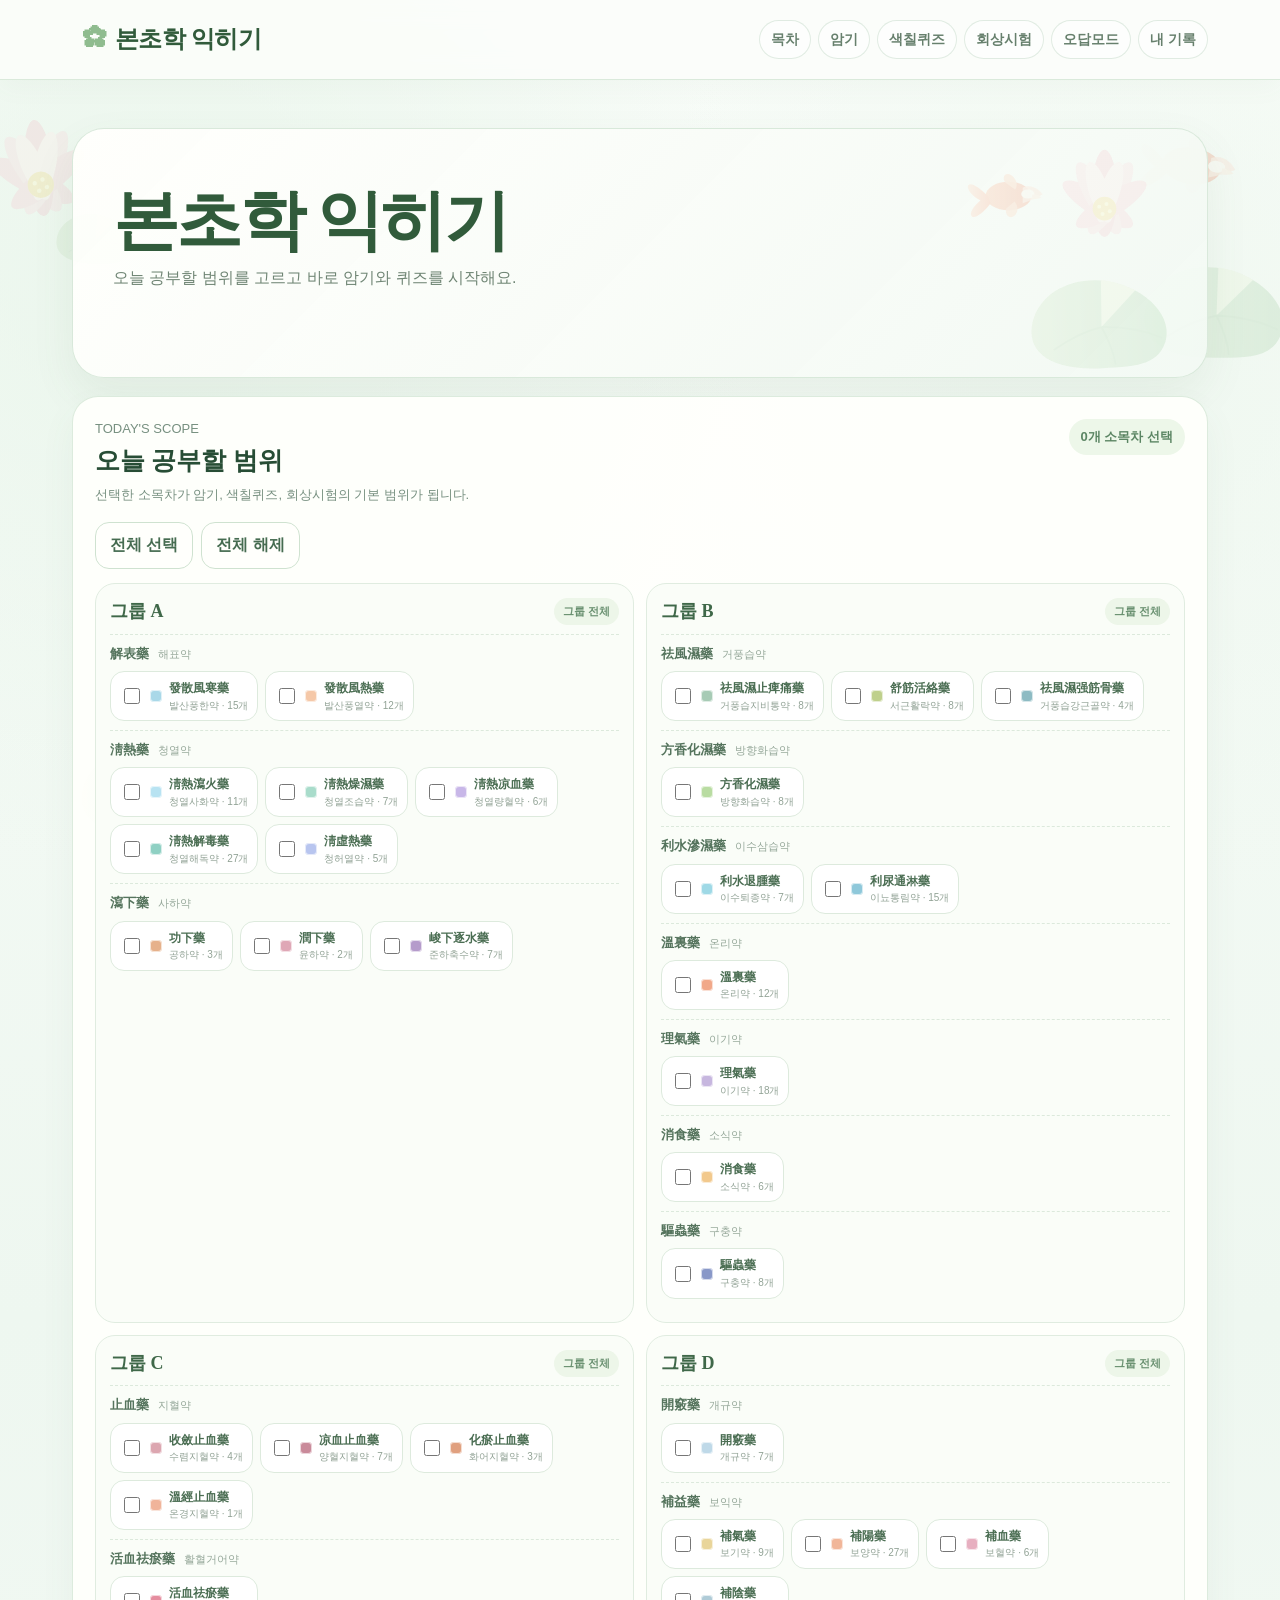
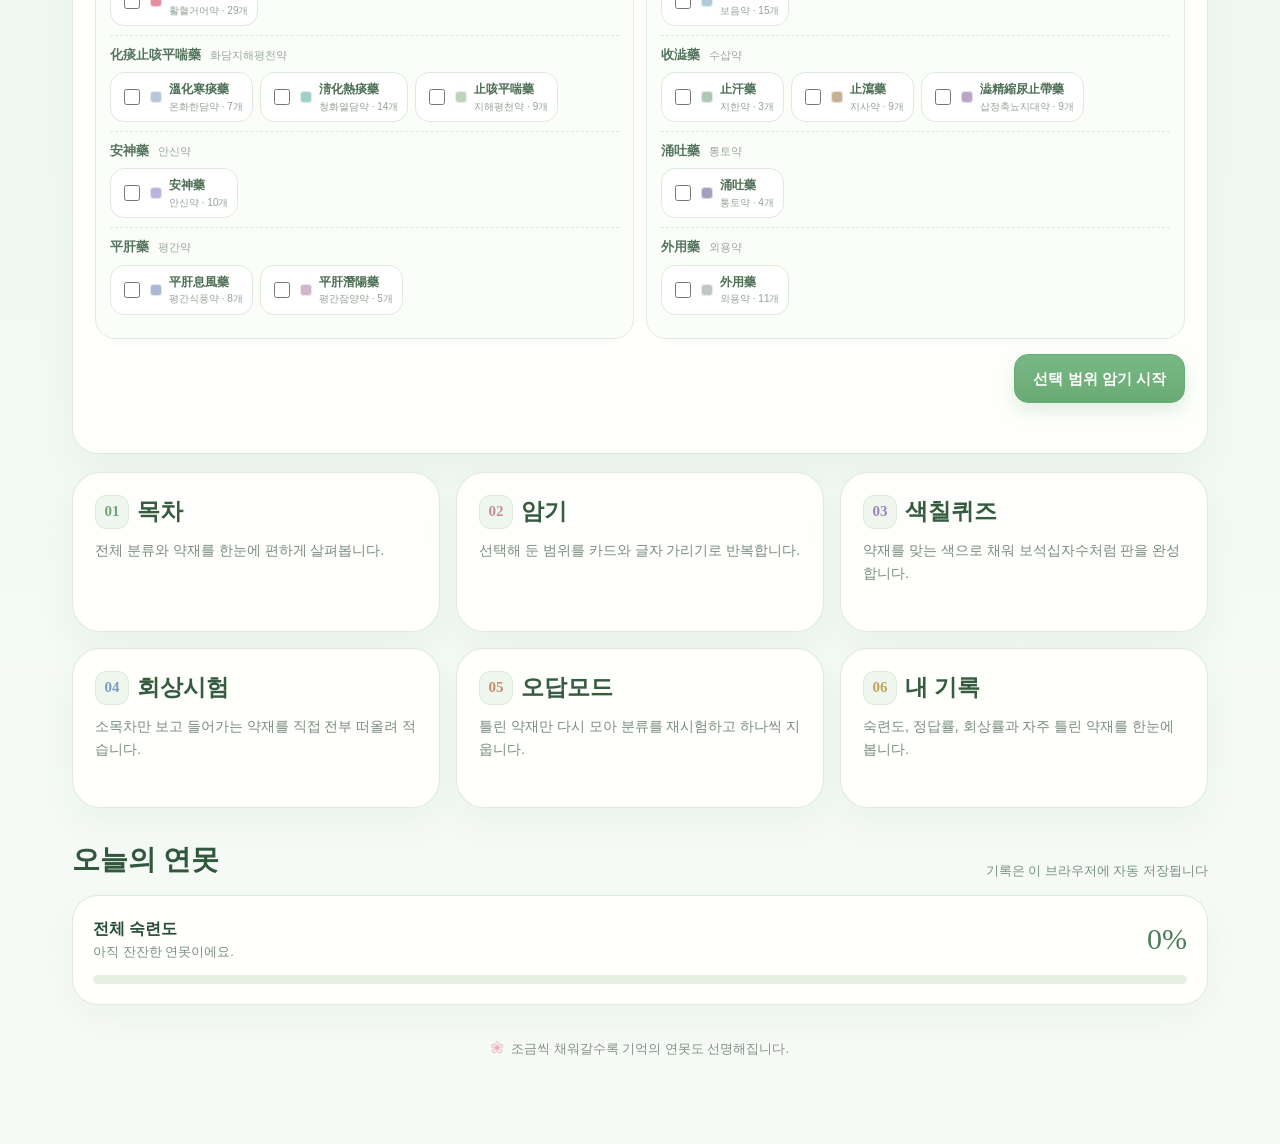
==== commit 47e1847d: "Update index.html" ====
--- a/index.html
+++ b/index.html
@@ -36,12 +36,12 @@
     </section>
 
     <section class="menu-grid" style="margin-top:18px">
-      <a class="menu-card" href="toc.html"><div class="menu-title-row"><div class="num">1</div><strong>목차</strong></div><p>전체 분류와 약재를 한눈에 편하게 살펴봅니다.</p></a>
-      <a class="menu-card" href="memorize.html"><div class="menu-title-row"><div class="num">2</div><strong>암기</strong></div><p>선택해 둔 범위를 카드와 글자 가리기로 반복합니다.</p></a>
-      <a class="menu-card" href="color-quiz.html"><div class="menu-title-row"><div class="num">3</div><strong>색칠퀴즈</strong></div><p>약재를 맞는 색으로 채워 보석십자수처럼 판을 완성합니다.</p></a>
-      <a class="menu-card" href="recall.html"><div class="menu-title-row"><div class="num">4</div><strong>회상시험</strong></div><p>소목차만 보고 들어가는 약재를 직접 전부 떠올려 적습니다.</p></a>
-      <a class="menu-card" href="review.html"><div class="menu-title-row"><div class="num">5</div><strong>오답모드</strong></div><p>틀린 약재만 다시 모아 분류를 재시험하고 하나씩 지웁니다.</p></a>
-      <a class="menu-card" href="records.html"><div class="menu-title-row"><div class="num">6</div><strong>내 기록</strong></div><p>숙련도, 정답률, 회상률과 자주 틀린 약재를 한눈에 봅니다.</p></a>
+      <a class="menu-card" href="toc.html"><div class="menu-title-row"><div class="num">01</div><strong>목차</strong></div><p>전체 분류와 약재를 한눈에 편하게 살펴봅니다.</p></a>
+      <a class="menu-card" href="memorize.html"><div class="menu-title-row"><div class="num">02</div><strong>암기</strong></div><p>선택해 둔 범위를 카드와 글자 가리기로 반복합니다.</p></a>
+      <a class="menu-card" href="color-quiz.html"><div class="menu-title-row"><div class="num">03</div><strong>색칠퀴즈</strong></div><p>약재를 맞는 색으로 채워 보석십자수처럼 판을 완성합니다.</p></a>
+      <a class="menu-card" href="recall.html"><div class="menu-title-row"><div class="num">04</div><strong>회상시험</strong></div><p>소목차만 보고 들어가는 약재를 직접 전부 떠올려 적습니다.</p></a>
+      <a class="menu-card" href="review.html"><div class="menu-title-row"><div class="num">05</div><strong>오답모드</strong></div><p>틀린 약재만 다시 모아 분류를 재시험하고 하나씩 지웁니다.</p></a>
+      <a class="menu-card" href="records.html"><div class="menu-title-row"><div class="num">06</div><strong>내 기록</strong></div><p>숙련도, 정답률, 회상률과 자주 틀린 약재를 한눈에 봅니다.</p></a>
     </section>
 
     <section class="section-title"><h2>오늘의 연못</h2><span class="small">기록은 이 브라우저에 자동 저장됩니다</span></section>
